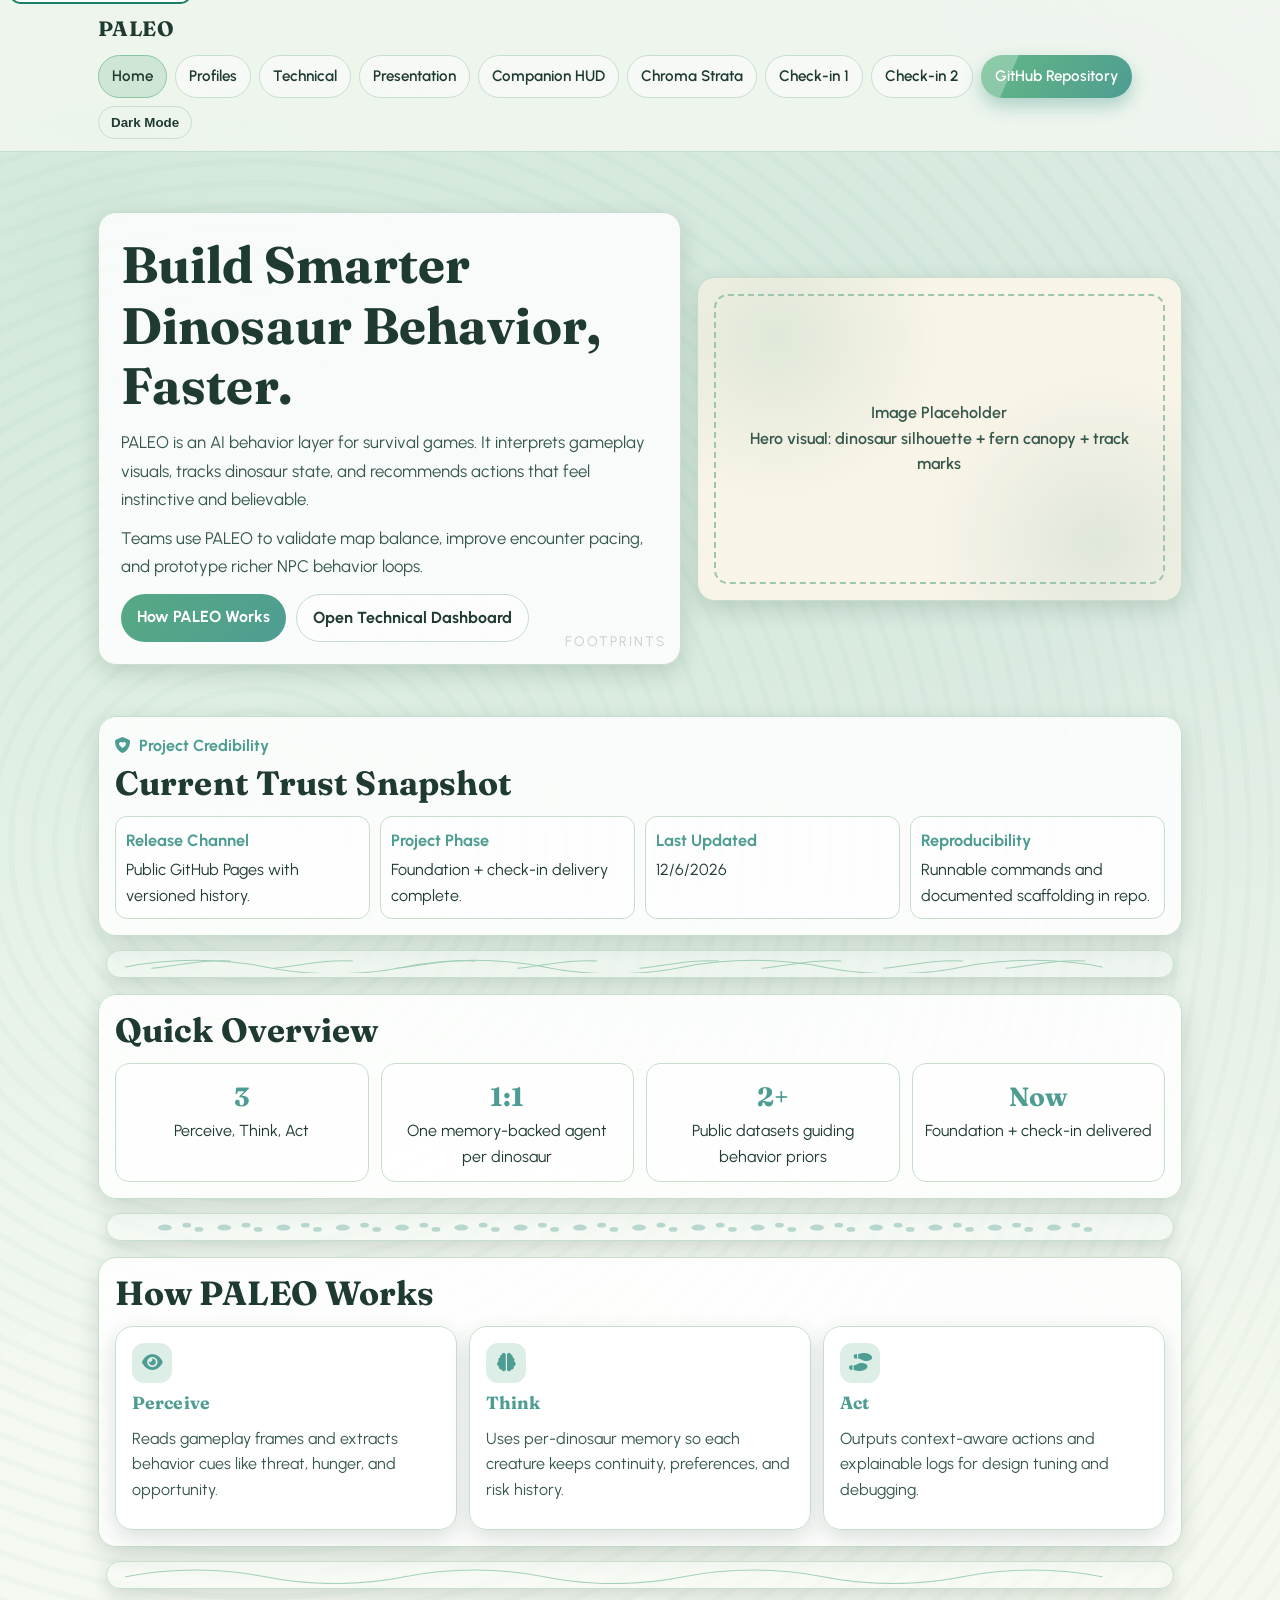
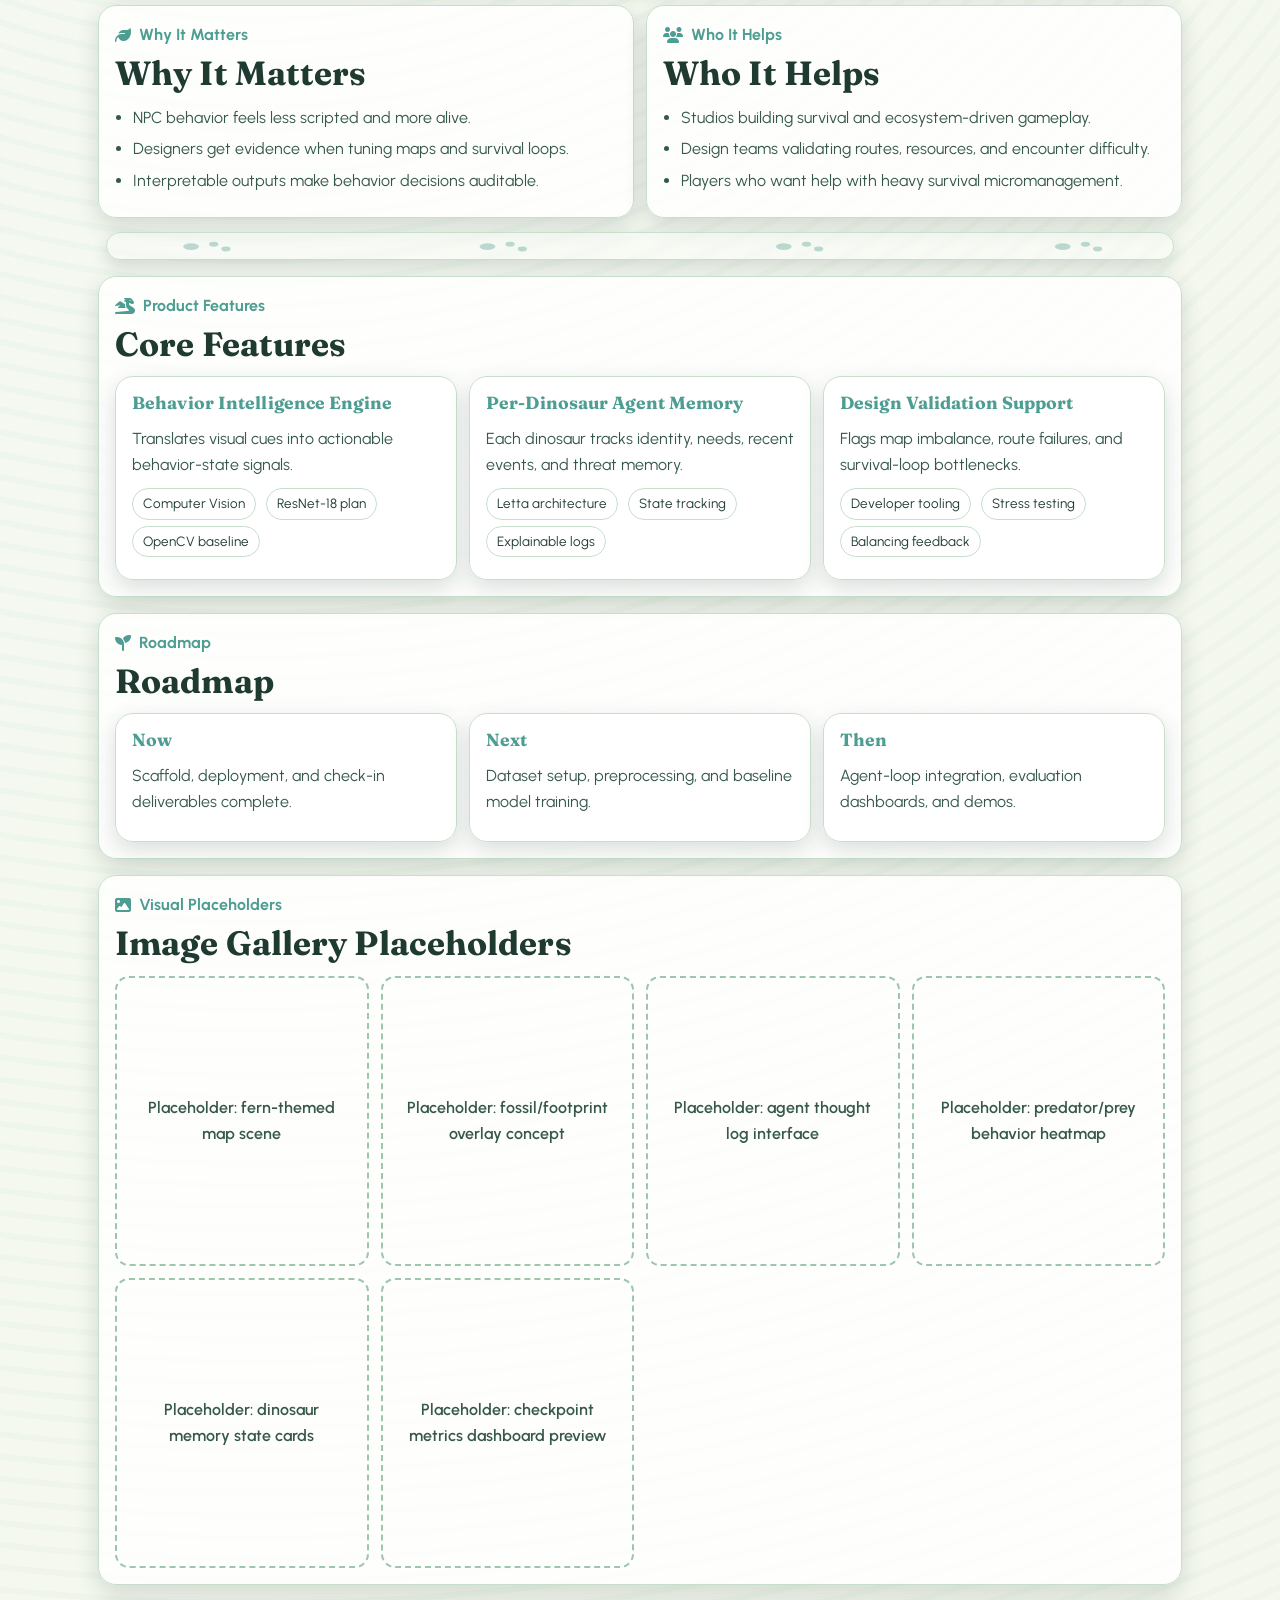
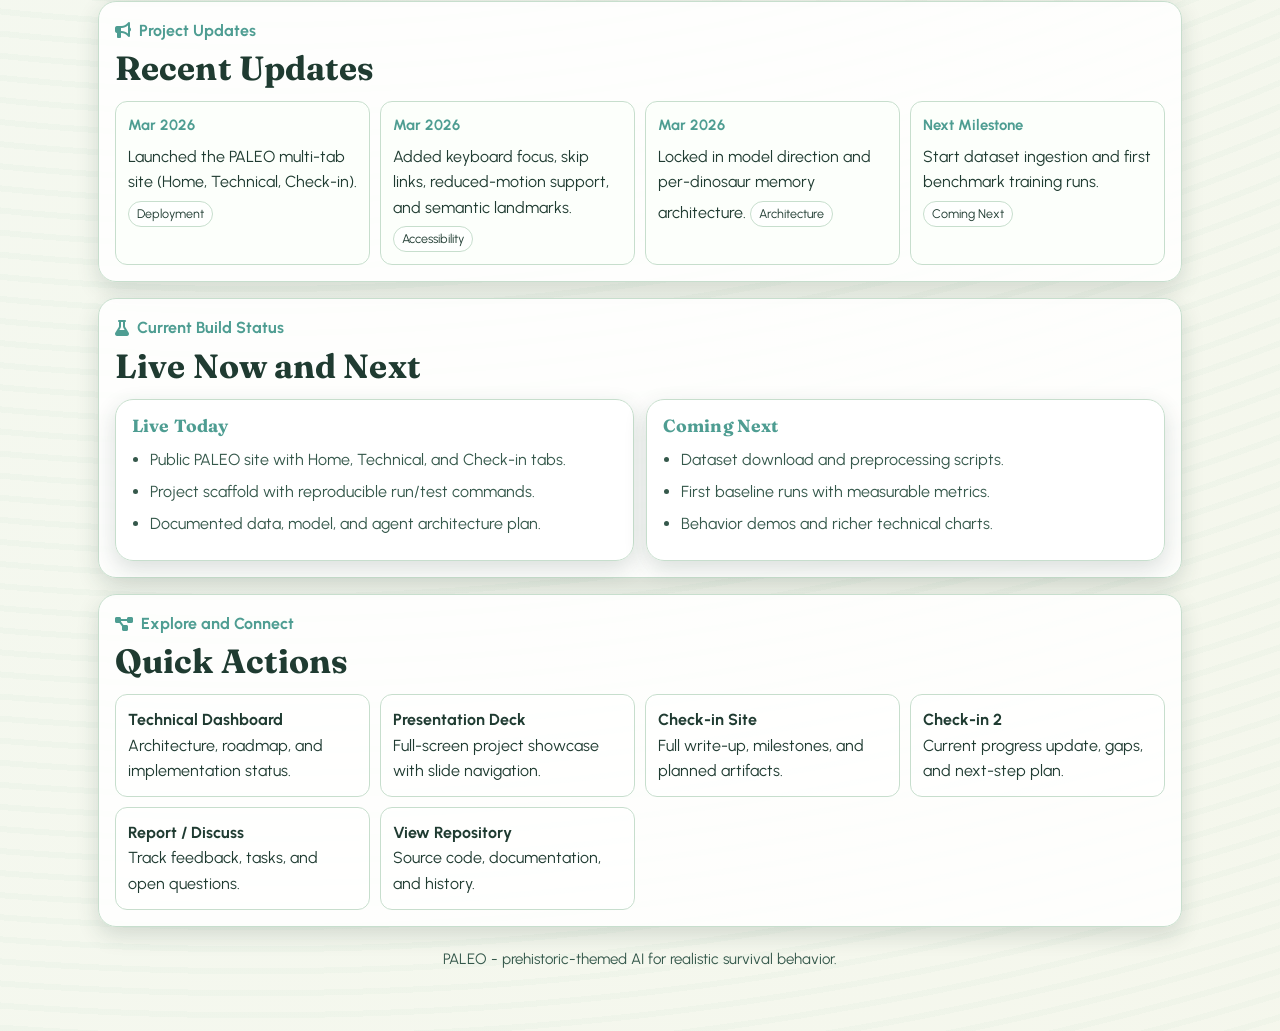
==== pages/index.html @ c1ecc24c "Wire check-in 2 nav and companion classifier path. This adds Check-in 2 links across site navigation" ====
<!doctype html>
<html lang="en">
<head>
  <meta charset="utf-8" />
  <meta name="viewport" content="width=device-width, initial-scale=1" />
  <title>PALEO | Home</title>
  <meta name="description" content="PALEO is a prehistoric-themed AI project for realistic dinosaur behavior in survival gameplay using computer vision and agent memory systems." />
  <meta name="keywords" content="PALEO, dinosaur AI, game AI, computer vision, Letta, survival gameplay" />
  <meta name="author" content="PALEO Team" />
  <meta property="og:title" content="PALEO | Prehistoric Intelligence, Made Practical" />
  <meta property="og:description" content="Explore PALEO: AI-powered dinosaur behavior modeling for survival-style games." />
  <meta property="og:type" content="website" />
  <meta property="og:url" content="https://paleo-ai-system.github.io/PALEO/" />
  <meta name="twitter:card" content="summary_large_image" />
  <meta name="twitter:title" content="PALEO | Prehistoric Intelligence, Made Practical" />
  <meta name="twitter:description" content="AI-powered dinosaur behavior modeling with vision and memory-driven agents." />
  <link rel="canonical" href="https://paleo-ai-system.github.io/PALEO/" />
  <link rel="dns-prefetch" href="//cdnjs.cloudflare.com" />
  <link rel="preconnect" href="https://cdnjs.cloudflare.com" crossorigin />
  <link rel="preconnect" href="https://fonts.googleapis.com" />
  <link rel="preconnect" href="https://fonts.gstatic.com" crossorigin />
  <link href="https://fonts.googleapis.com/css2?family=Fraunces:opsz,wght@9..144,500;9..144,700&family=Urbanist:wght@400;500;600;700&display=swap" rel="stylesheet" />
  <link rel="stylesheet" href="https://cdnjs.cloudflare.com/ajax/libs/font-awesome/6.5.2/css/all.min.css" />
  <style>
    :root {
      --bg: #f4f9f2;
      --bg-elev: #f9f4e8;
      --panel: rgba(255, 255, 255, 0.84);
      --ink: #1f3b31;
      --ink-soft: #35584b;
      --line: #c7decd;
      --accent: #56a984;
      --accent-2: #4e9d92;
      --accent-3: #8bcf9f;
      --shadow: rgba(30, 62, 50, 0.16);
      --focus-ring: #1d7f67;
    }

    body.dark {
      --bg: #0f1e1a;
      --bg-elev: #152923;
      --panel: rgba(23, 38, 32, 0.82);
      --ink: #e5f5eb;
      --ink-soft: #c6e2d5;
      --line: #2b4e43;
      --accent: #75cb9f;
      --accent-2: #6bb9c3;
      --accent-3: #9adf86;
      --shadow: rgba(5, 10, 8, 0.35);
      --focus-ring: #9eead3;
    }

    * { box-sizing: border-box; }
    html { scroll-behavior: smooth; }
    body {
      margin: 0;
      font-family: "Urbanist", "Segoe UI", sans-serif;
      color: var(--ink);
      line-height: 1.6;
      background:
        radial-gradient(circle at 8% 6%, rgba(86, 169, 132, 0.22), transparent 28%),
        radial-gradient(circle at 92% 10%, rgba(78, 157, 146, 0.18), transparent 26%),
        linear-gradient(120deg, rgba(255, 255, 255, 0.0) 0%, rgba(247, 238, 214, 0.2) 100%),
        repeating-radial-gradient(circle at 20% 20%, rgba(86, 169, 132, 0.04) 0 6px, transparent 6px 22px),
        var(--bg);
      transition: background-color 0.25s ease, color 0.25s ease;
    }

    .skip-link {
      position: absolute;
      top: -44px;
      left: 10px;
      z-index: 120;
      padding: 9px 12px;
      border-radius: 10px;
      background: #ffffff;
      color: #134c3c;
      border: 2px solid var(--focus-ring);
      text-decoration: none;
      font-weight: 700;
    }
    .skip-link:focus { top: 8px; }

    .progress {
      position: fixed;
      top: 0;
      left: 0;
      height: 5px;
      width: 0;
      z-index: 100;
      background: linear-gradient(90deg, var(--accent), var(--accent-2), var(--accent-3));
      box-shadow: 0 0 16px rgba(96, 193, 141, 0.6);
    }

    .nav {
      position: sticky;
      top: 0;
      z-index: 90;
      backdrop-filter: blur(9px);
      background: rgba(244, 249, 242, 0.75);
      border-bottom: 1px solid var(--line);
    }

    body.dark .nav { background: rgba(15, 30, 26, 0.75); }

    .nav-inner {
      max-width: 1120px;
      margin: 0 auto;
      padding: 12px 18px;
      display: flex;
      align-items: center;
      justify-content: space-between;
      gap: 10px;
      flex-wrap: wrap;
    }

    .brand {
      font-family: "Fraunces", serif;
      font-size: 1.3rem;
      font-weight: 700;
      letter-spacing: 0.4px;
    }

    .nav-links {
      display: flex;
      align-items: center;
      flex-wrap: wrap;
      gap: 8px;
    }

    .btn {
      text-decoration: none;
      color: var(--ink);
      border: 1px solid var(--line);
      border-radius: 999px;
      padding: 8px 13px;
      font-size: 0.95rem;
      font-weight: 600;
      background: rgba(255, 255, 255, 0.45);
      transition: transform 0.18s ease, border-color 0.18s ease, box-shadow 0.18s ease;
    }

    .btn:hover { transform: translateY(-2px); border-color: var(--accent); box-shadow: 0 8px 16px rgba(40, 88, 69, 0.15); }
    .btn.active { background: rgba(86, 169, 132, 0.2); border-color: #86c6a3; }

    .repo-btn {
      color: #fff;
      border: 0;
      padding: 9px 14px;
      background: linear-gradient(120deg, #63b884, #4e9d92, #8bcf9f, #66b5c4);
      background-size: 300% 300%;
      box-shadow: 0 8px 18px rgba(79, 157, 146, 0.42);
      position: relative;
      overflow: hidden;
      animation: repoFlow 6s ease infinite;
    }

    .repo-btn::after {
      content: "";
      position: absolute;
      top: -140%;
      left: -40%;
      width: 58%;
      height: 340%;
      transform: rotate(24deg);
      background: rgba(255, 255, 255, 0.28);
      animation: repoShine 3s linear infinite;
    }

    .mode-toggle {
      border: 1px solid var(--line);
      border-radius: 999px;
      background: transparent;
      color: var(--ink);
      padding: 8px 12px;
      font-weight: 700;
      cursor: pointer;
    }

    a:focus-visible,
    button:focus-visible,
    summary:focus-visible {
      outline: 3px solid var(--focus-ring);
      outline-offset: 2px;
    }

    .wrap { max-width: 1120px; margin: 0 auto; padding: 26px 18px 60px; }

    .hero {
      min-height: 58vh;
      display: grid;
      grid-template-columns: 1.2fr 1fr;
      gap: 16px;
      align-items: center;
      margin-bottom: 14px;
    }

    .hero-card, .image-slot, .card {
      background: var(--panel);
      border: 1px solid var(--line);
      border-radius: 18px;
      box-shadow: 0 8px 22px var(--shadow);
      transition: transform 0.2s ease, box-shadow 0.2s ease;
    }
    .card:hover { transform: translateY(-2px); box-shadow: 0 12px 26px rgba(29, 66, 50, 0.2); }

    .hero-card { padding: 22px; position: relative; overflow: hidden; }
    .hero-card::before {
      content: "footprints";
      position: absolute;
      right: 14px;
      bottom: 12px;
      font-size: 0.86rem;
      letter-spacing: 2px;
      color: rgba(74, 109, 96, 0.3);
      text-transform: uppercase;
    }

    h1, h2, h3 {
      margin: 0 0 12px;
      font-family: "Fraunces", serif;
      line-height: 1.18;
      letter-spacing: 0.1px;
    }

    h1 { font-size: clamp(2rem, 5vw, 3.2rem); }
    h2 { font-size: clamp(1.5rem, 3.3vw, 2.1rem); }
    h3 { font-size: 1.1rem; color: var(--accent-2); }

    p {
      margin: 0 0 11px;
      color: var(--ink-soft);
      max-width: 68ch;
    }
    .lead { font-size: 1.05rem; max-width: 60ch; line-height: 1.68; }

    .hero-actions { display: flex; gap: 10px; flex-wrap: wrap; margin-top: 14px; }
    .cta {
      text-decoration: none;
      border-radius: 999px;
      padding: 10px 16px;
      font-weight: 700;
      border: 1px solid var(--line);
    }
    .cta.primary {
      color: #fff;
      background: linear-gradient(120deg, var(--accent), var(--accent-2));
      border: none;
    }
    .cta.secondary { color: var(--ink); background: rgba(255, 255, 255, 0.55); }

    .image-slot {
      min-height: 320px;
      display: grid;
      place-items: center;
      padding: 16px;
      background:
        radial-gradient(circle at 16% 18%, rgba(86, 169, 132, 0.16), transparent 34%),
        radial-gradient(circle at 83% 82%, rgba(78, 157, 146, 0.15), transparent 35%),
        var(--bg-elev);
    }
    .placeholder {
      width: 100%;
      height: 100%;
      min-height: 290px;
      border: 2px dashed #9ec5ae;
      border-radius: 14px;
      display: grid;
      place-items: center;
      color: var(--ink-soft);
      text-align: center;
      padding: 16px;
      font-weight: 600;
    }
    .placeholder:hover {
      border-color: #7fb8a0;
      background: rgba(242, 251, 246, 0.88);
      transform: translateY(-1px);
    }

    .section { margin-top: 16px; }
    .grid {
      display: grid;
      gap: 12px;
      grid-template-columns: repeat(auto-fit, minmax(230px, 1fr));
    }
    .card { padding: 16px; }
    ul { margin: 0; padding-left: 18px; }
    li { margin-bottom: 7px; color: var(--ink-soft); line-height: 1.55; }

    .steps .card { position: relative; }
    .steps .step-icon {
      width: 40px;
      height: 40px;
      border-radius: 12px;
      display: grid;
      place-items: center;
      background: rgba(86, 169, 132, 0.2);
      color: var(--accent-2);
      margin-bottom: 10px;
      font-size: 1.15rem;
    }

    .image-row {
      display: grid;
      gap: 12px;
      grid-template-columns: repeat(auto-fit, minmax(250px, 1fr));
    }

    .stat-row {
      display: grid;
      gap: 12px;
      grid-template-columns: repeat(auto-fit, minmax(190px, 1fr));
    }

    .stat {
      border: 1px solid var(--line);
      border-radius: 14px;
      padding: 12px;
      background: rgba(255, 255, 255, 0.45);
      text-align: center;
    }

    .stat strong {
      display: block;
      font-family: "Fraunces", serif;
      font-size: 1.65rem;
      color: var(--accent-2);
    }

    .icon-line {
      display: inline-flex;
      align-items: center;
      gap: 8px;
      margin-bottom: 6px;
      color: var(--accent-2);
      font-weight: 700;
    }

    .feature-list .card {
      min-height: 170px;
    }

    .pill {
      display: inline-block;
      border: 1px solid var(--line);
      padding: 4px 10px;
      border-radius: 999px;
      font-size: 0.84rem;
      margin: 0 6px 6px 0;
      background: rgba(255, 255, 255, 0.46);
    }

    .credibility {
      display: grid;
      grid-template-columns: repeat(auto-fit, minmax(180px, 1fr));
      gap: 10px;
    }

    .cred-item {
      border: 1px solid var(--line);
      border-radius: 12px;
      padding: 10px;
      background: rgba(255, 255, 255, 0.46);
    }

    .cred-item strong {
      display: block;
      color: var(--accent-2);
      margin-bottom: 4px;
      font-size: 1.02rem;
    }

    .updates-grid {
      display: grid;
      grid-template-columns: repeat(auto-fit, minmax(235px, 1fr));
      gap: 10px;
    }

    .update-card {
      border: 1px solid var(--line);
      border-radius: 12px;
      padding: 12px;
      background: rgba(252, 255, 251, 0.82);
    }

    .update-date {
      font-weight: 700;
      color: var(--accent-2);
      margin-bottom: 6px;
      font-size: 0.93rem;
    }

    .update-tag {
      display: inline-block;
      margin-top: 6px;
      font-size: 0.78rem;
      border: 1px solid var(--line);
      border-radius: 999px;
      padding: 2px 8px;
      background: rgba(255, 255, 255, 0.6);
    }

    .action-links {
      display: grid;
      grid-template-columns: repeat(auto-fit, minmax(220px, 1fr));
      gap: 10px;
    }

    .action-link {
      display: block;
      text-decoration: none;
      border: 1px solid var(--line);
      border-radius: 12px;
      padding: 12px;
      color: var(--ink);
      background: rgba(255, 255, 255, 0.55);
      transition: transform 0.18s ease, border-color 0.18s ease;
    }

    .action-link:hover { transform: translateY(-2px); border-color: #84bba1; }

    .section-divider {
      margin: 14px 8px 10px;
      border: 1px solid var(--line);
      border-radius: 999px;
      background: rgba(255, 255, 255, 0.34);
      backdrop-filter: blur(2px);
      box-shadow: 0 6px 16px var(--shadow);
      overflow: hidden;
      padding: 4px 10px;
    }

    .section-divider svg {
      width: 100%;
      height: 18px;
      display: block;
      opacity: 0.5;
    }

    .section-divider.fern path {
      stroke: var(--accent);
      stroke-width: 1.8;
      fill: none;
      stroke-linecap: round;
      stroke-linejoin: round;
    }

    .section-divider.tracks ellipse {
      fill: var(--accent-2);
      opacity: 0.72;
    }

    .section-divider .divider-move {
      animation: driftDivider 7.5s ease-in-out infinite alternate;
    }

    .reveal {
      opacity: 0;
      transform: translateY(20px);
      transition: opacity 0.6s ease, transform 0.6s ease;
    }
    .reveal.in { opacity: 1; transform: translateY(0); }

    .footer {
      margin-top: 20px;
      text-align: center;
      color: var(--ink-soft);
      font-size: 0.94rem;
    }

    @keyframes repoFlow {
      0% { background-position: 0% 50%; }
      50% { background-position: 100% 50%; }
      100% { background-position: 0% 50%; }
    }
    @keyframes repoShine {
      from { left: -45%; }
      to { left: 130%; }
    }

    @keyframes driftDivider {
      0% { transform: translateX(0); }
      100% { transform: translateX(-8px); }
    }

    @media (max-width: 860px) {
      .hero { grid-template-columns: 1fr; min-height: auto; }
    }

    @media (prefers-reduced-motion: reduce) {
      html { scroll-behavior: auto; }
      *, *::before, *::after {
        animation-duration: 0.01ms !important;
        animation-iteration-count: 1 !important;
        transition-duration: 0.01ms !important;
      }
      .reveal { opacity: 1 !important; transform: none !important; }
    }
  </style>
</head>
<body>
  <a class="skip-link" href="#mainContent">Skip to main content</a>
  <div class="progress" id="scrollProgress" aria-hidden="true"></div>
  <nav class="nav" aria-label="Primary">
    <div class="nav-inner">
      <div class="brand">PALEO</div>
      <div class="nav-links">
        <a class="btn active" href="index.html" aria-current="page">Home</a>
        <a class="btn" href="profiles/index.html">Profiles</a>
        <a class="btn" href="technical.html">Technical</a>
        <a class="btn" href="paleo-presentation.html">Presentation</a>
        <a class="btn" href="companion-hud.html" title="Requires python scripts/serve_companion.py for live API">Companion HUD</a>
        <a class="btn" href="chroma-strata.html" title="Browser-only 2D skin layer stack + randomize (no PALEO API)">Chroma Strata</a>
        <a class="btn" href="project-checkin-1.html">Check-in 1</a>
        <a class="btn" href="project-checkin-2.html">Check-in 2</a>
        <a class="btn repo-btn" href="https://github.com/PALEO-AI-System/PALEO" target="_blank" rel="noopener noreferrer">GitHub Repository</a>
        <button class="mode-toggle" id="modeToggle" aria-label="Toggle color mode" aria-pressed="false">Dark Mode</button>
      </div>
    </div>
  </nav>

  <main class="wrap" id="mainContent" aria-label="PALEO homepage content">
    <section class="hero reveal">
      <article class="hero-card">
        <h1>Build Smarter Dinosaur Behavior, Faster.</h1>
        <p class="lead">
          PALEO is an AI behavior layer for survival games. It interprets gameplay visuals, tracks dinosaur state,
          and recommends actions that feel instinctive and believable.
        </p>
        <p class="lead">
          Teams use PALEO to validate map balance, improve encounter pacing, and prototype richer NPC behavior loops.
        </p>
        <div class="hero-actions">
          <a class="cta primary" href="#how-it-works">How PALEO Works</a>
          <a class="cta secondary" href="technical.html">Open Technical Dashboard</a>
        </div>
      </article>
      <aside class="image-slot">
        <div class="placeholder">
          Image Placeholder<br />
          Hero visual: dinosaur silhouette + fern canopy + track marks
        </div>
      </aside>
    </section>

    <section class="section reveal">
      <div class="card">
        <div class="icon-line"><i class="fa-solid fa-shield-heart" aria-hidden="true"></i> Project Credibility</div>
        <h2>Current Trust Snapshot</h2>
        <div class="credibility">
          <article class="cred-item">
            <strong>Release Channel</strong>
            Public GitHub Pages with versioned history.
          </article>
          <article class="cred-item">
            <strong>Project Phase</strong>
            Foundation + check-in delivery complete.
          </article>
          <article class="cred-item">
            <strong>Last Updated</strong>
            <span id="lastUpdatedText">Calculating...</span>
          </article>
          <article class="cred-item">
            <strong>Reproducibility</strong>
            Runnable commands and documented scaffolding in repo.
          </article>
        </div>
      </div>
    </section>

    <div class="section-divider fern reveal" aria-hidden="true">
      <svg viewBox="0 0 1200 30" preserveAspectRatio="none" aria-hidden="true" focusable="false">
        <g class="divider-move">
          <path d="M10 20 C60 5, 120 5, 170 20 S280 35, 330 20 S440 5, 490 20 S600 35, 650 20 S760 5, 810 20 S920 35, 970 20 S1080 5, 1130 20" />
          <path d="M40 22 C80 15, 100 8, 130 10 M180 22 C220 15, 240 8, 270 10 M320 22 C360 15, 380 8, 410 10 M460 22 C500 15, 520 8, 550 10 M600 22 C640 15, 660 8, 690 10 M740 22 C780 15, 800 8, 830 10 M880 22 C920 15, 940 8, 970 10 M1020 22 C1060 15, 1080 8, 1110 10" />
        </g>
      </svg>
    </div>

    <section class="section reveal">
      <div class="card">
        <h2>Quick Overview</h2>
        <div class="stat-row">
          <article class="stat">
            <strong>3</strong>
            Perceive, Think, Act
          </article>
          <article class="stat">
            <strong>1:1</strong>
            One memory-backed agent per dinosaur
          </article>
          <article class="stat">
            <strong>2+</strong>
            Public datasets guiding behavior priors
          </article>
          <article class="stat">
            <strong>Now</strong>
            Foundation + check-in delivered
          </article>
        </div>
      </div>
    </section>

    <div class="section-divider tracks reveal" aria-hidden="true">
      <svg viewBox="0 0 1200 30" preserveAspectRatio="none" aria-hidden="true" focusable="false">
        <g class="divider-move">
          <ellipse cx="55" cy="16" rx="8" ry="5" />
          <ellipse cx="80" cy="12" rx="5" ry="4" />
          <ellipse cx="94" cy="19" rx="5" ry="4" />
          <ellipse cx="123" cy="16" rx="8" ry="5" />
          <ellipse cx="148" cy="12" rx="5" ry="4" />
          <ellipse cx="162" cy="19" rx="5" ry="4" />
          <ellipse cx="191" cy="16" rx="8" ry="5" />
          <ellipse cx="216" cy="12" rx="5" ry="4" />
          <ellipse cx="230" cy="19" rx="5" ry="4" />
          <ellipse cx="259" cy="16" rx="8" ry="5" />
          <ellipse cx="284" cy="12" rx="5" ry="4" />
          <ellipse cx="298" cy="19" rx="5" ry="4" />
          <ellipse cx="327" cy="16" rx="8" ry="5" />
          <ellipse cx="352" cy="12" rx="5" ry="4" />
          <ellipse cx="366" cy="19" rx="5" ry="4" />
          <ellipse cx="395" cy="16" rx="8" ry="5" />
          <ellipse cx="420" cy="12" rx="5" ry="4" />
          <ellipse cx="434" cy="19" rx="5" ry="4" />
          <ellipse cx="463" cy="16" rx="8" ry="5" />
          <ellipse cx="488" cy="12" rx="5" ry="4" />
          <ellipse cx="502" cy="19" rx="5" ry="4" />
          <ellipse cx="531" cy="16" rx="8" ry="5" />
          <ellipse cx="556" cy="12" rx="5" ry="4" />
          <ellipse cx="570" cy="19" rx="5" ry="4" />
          <ellipse cx="599" cy="16" rx="8" ry="5" />
          <ellipse cx="624" cy="12" rx="5" ry="4" />
          <ellipse cx="638" cy="19" rx="5" ry="4" />
          <ellipse cx="667" cy="16" rx="8" ry="5" />
          <ellipse cx="692" cy="12" rx="5" ry="4" />
          <ellipse cx="706" cy="19" rx="5" ry="4" />
          <ellipse cx="735" cy="16" rx="8" ry="5" />
          <ellipse cx="760" cy="12" rx="5" ry="4" />
          <ellipse cx="774" cy="19" rx="5" ry="4" />
          <ellipse cx="803" cy="16" rx="8" ry="5" />
          <ellipse cx="828" cy="12" rx="5" ry="4" />
          <ellipse cx="842" cy="19" rx="5" ry="4" />
          <ellipse cx="871" cy="16" rx="8" ry="5" />
          <ellipse cx="896" cy="12" rx="5" ry="4" />
          <ellipse cx="910" cy="19" rx="5" ry="4" />
          <ellipse cx="939" cy="16" rx="8" ry="5" />
          <ellipse cx="964" cy="12" rx="5" ry="4" />
          <ellipse cx="978" cy="19" rx="5" ry="4" />
          <ellipse cx="1007" cy="16" rx="8" ry="5" />
          <ellipse cx="1032" cy="12" rx="5" ry="4" />
          <ellipse cx="1046" cy="19" rx="5" ry="4" />
          <ellipse cx="1075" cy="16" rx="8" ry="5" />
          <ellipse cx="1100" cy="12" rx="5" ry="4" />
          <ellipse cx="1114" cy="19" rx="5" ry="4" />
        </g>
      </svg>
    </div>

    <section class="section reveal" id="how-it-works">
      <div class="card">
        <h2>How PALEO Works</h2>
        <div class="grid steps">
          <article class="card">
            <div class="step-icon"><i class="fa-solid fa-eye" aria-hidden="true"></i></div>
            <h3>Perceive</h3>
            <p>Reads gameplay frames and extracts behavior cues like threat, hunger, and opportunity.</p>
          </article>
          <article class="card">
            <div class="step-icon"><i class="fa-solid fa-brain" aria-hidden="true"></i></div>
            <h3>Think</h3>
            <p>Uses per-dinosaur memory so each creature keeps continuity, preferences, and risk history.</p>
          </article>
          <article class="card">
            <div class="step-icon"><i class="fa-solid fa-shoe-prints" aria-hidden="true"></i></div>
            <h3>Act</h3>
            <p>Outputs context-aware actions and explainable logs for design tuning and debugging.</p>
          </article>
        </div>
      </div>
    </section>

    <div class="section-divider fern reveal" aria-hidden="true">
      <svg viewBox="0 0 1200 30" preserveAspectRatio="none" aria-hidden="true" focusable="false">
        <g class="divider-move">
          <path d="M10 18 C60 3, 120 3, 170 18 S280 33, 330 18 S440 3, 490 18 S600 33, 650 18 S760 3, 810 18 S920 33, 970 18 S1080 3, 1130 18" />
        </g>
      </svg>
    </div>

    <section class="section reveal">
      <div class="grid">
        <article class="card">
          <div class="icon-line"><i class="fa-solid fa-leaf" aria-hidden="true"></i> Why It Matters</div>
          <h2>Why It Matters</h2>
          <ul>
            <li>NPC behavior feels less scripted and more alive.</li>
            <li>Designers get evidence when tuning maps and survival loops.</li>
            <li>Interpretable outputs make behavior decisions auditable.</li>
          </ul>
        </article>
        <article class="card">
          <div class="icon-line"><i class="fa-solid fa-users" aria-hidden="true"></i> Who It Helps</div>
          <h2>Who It Helps</h2>
          <ul>
            <li>Studios building survival and ecosystem-driven gameplay.</li>
            <li>Design teams validating routes, resources, and encounter difficulty.</li>
            <li>Players who want help with heavy survival micromanagement.</li>
          </ul>
        </article>
      </div>
    </section>

    <div class="section-divider tracks reveal" aria-hidden="true">
      <svg viewBox="0 0 1200 30" preserveAspectRatio="none" aria-hidden="true" focusable="false">
        <g class="divider-move">
          <ellipse cx="85" cy="16" rx="9" ry="5.5" />
          <ellipse cx="111" cy="12" rx="5.3" ry="4.1" />
          <ellipse cx="125" cy="20" rx="5.3" ry="4.1" />
          <ellipse cx="425" cy="16" rx="9" ry="5.5" />
          <ellipse cx="451" cy="12" rx="5.3" ry="4.1" />
          <ellipse cx="465" cy="20" rx="5.3" ry="4.1" />
          <ellipse cx="765" cy="16" rx="9" ry="5.5" />
          <ellipse cx="791" cy="12" rx="5.3" ry="4.1" />
          <ellipse cx="805" cy="20" rx="5.3" ry="4.1" />
          <ellipse cx="1085" cy="16" rx="9" ry="5.5" />
          <ellipse cx="1111" cy="12" rx="5.3" ry="4.1" />
          <ellipse cx="1125" cy="20" rx="5.3" ry="4.1" />
        </g>
      </svg>
    </div>

    <section class="section reveal">
      <div class="card">
        <div class="icon-line"><i class="fa-solid fa-dragon" aria-hidden="true"></i> Product Features</div>
        <h2>Core Features</h2>
        <div class="grid feature-list">
          <article class="card">
            <h3>Behavior Intelligence Engine</h3>
            <p>Translates visual cues into actionable behavior-state signals.</p>
            <span class="pill">Computer Vision</span>
            <span class="pill">ResNet-18 plan</span>
            <span class="pill">OpenCV baseline</span>
          </article>
          <article class="card">
            <h3>Per-Dinosaur Agent Memory</h3>
            <p>Each dinosaur tracks identity, needs, recent events, and threat memory.</p>
            <span class="pill">Letta architecture</span>
            <span class="pill">State tracking</span>
            <span class="pill">Explainable logs</span>
          </article>
          <article class="card">
            <h3>Design Validation Support</h3>
            <p>Flags map imbalance, route failures, and survival-loop bottlenecks.</p>
            <span class="pill">Developer tooling</span>
            <span class="pill">Stress testing</span>
            <span class="pill">Balancing feedback</span>
          </article>
        </div>
      </div>
    </section>

    <section class="section reveal">
      <div class="card">
        <div class="icon-line"><i class="fa-solid fa-seedling" aria-hidden="true"></i> Roadmap</div>
        <h2>Roadmap</h2>
        <div class="grid">
          <article class="card"><h3>Now</h3><p>Scaffold, deployment, and check-in deliverables complete.</p></article>
          <article class="card"><h3>Next</h3><p>Dataset setup, preprocessing, and baseline model training.</p></article>
          <article class="card"><h3>Then</h3><p>Agent-loop integration, evaluation dashboards, and demos.</p></article>
        </div>
      </div>
    </section>

    <section class="section reveal">
      <div class="card">
        <div class="icon-line"><i class="fa-solid fa-image" aria-hidden="true"></i> Visual Placeholders</div>
        <h2>Image Gallery Placeholders</h2>
        <div class="image-row">
          <div class="placeholder">Placeholder: fern-themed map scene</div>
          <div class="placeholder">Placeholder: fossil/footprint overlay concept</div>
          <div class="placeholder">Placeholder: agent thought log interface</div>
          <div class="placeholder">Placeholder: predator/prey behavior heatmap</div>
          <div class="placeholder">Placeholder: dinosaur memory state cards</div>
          <div class="placeholder">Placeholder: checkpoint metrics dashboard preview</div>
        </div>
      </div>
    </section>

    <section class="section reveal">
      <div class="card">
        <div class="icon-line"><i class="fa-solid fa-bullhorn" aria-hidden="true"></i> Project Updates</div>
        <h2>Recent Updates</h2>
        <div class="updates-grid">
          <article class="update-card">
            <div class="update-date">Mar 2026</div>
            Launched the PALEO multi-tab site (Home, Technical, Check-in).
            <div class="update-tag">Deployment</div>
          </article>
          <article class="update-card">
            <div class="update-date">Mar 2026</div>
            Added keyboard focus, skip links, reduced-motion support, and semantic landmarks.
            <div class="update-tag">Accessibility</div>
          </article>
          <article class="update-card">
            <div class="update-date">Mar 2026</div>
            Locked in model direction and per-dinosaur memory architecture.
            <div class="update-tag">Architecture</div>
          </article>
          <article class="update-card">
            <div class="update-date">Next Milestone</div>
            Start dataset ingestion and first benchmark training runs.
            <div class="update-tag">Coming Next</div>
          </article>
        </div>
      </div>
    </section>

    <section class="section reveal">
      <div class="card">
        <div class="icon-line"><i class="fa-solid fa-flask" aria-hidden="true"></i> Current Build Status</div>
        <h2>Live Now and Next</h2>
        <div class="grid">
          <article class="card">
            <h3>Live Today</h3>
            <ul>
              <li>Public PALEO site with Home, Technical, and Check-in tabs.</li>
              <li>Project scaffold with reproducible run/test commands.</li>
              <li>Documented data, model, and agent architecture plan.</li>
            </ul>
          </article>
          <article class="card">
            <h3>Coming Next</h3>
            <ul>
              <li>Dataset download and preprocessing scripts.</li>
              <li>First baseline runs with measurable metrics.</li>
              <li>Behavior demos and richer technical charts.</li>
            </ul>
          </article>
        </div>
      </div>
    </section>

    <section class="section reveal">
      <div class="card">
        <div class="icon-line"><i class="fa-solid fa-diagram-project" aria-hidden="true"></i> Explore and Connect</div>
        <h2>Quick Actions</h2>
        <div class="action-links">
          <a class="action-link" href="technical.html">
            <strong>Technical Dashboard</strong><br />
            Architecture, roadmap, and implementation status.
          </a>
          <a class="action-link" href="paleo-presentation.html">
            <strong>Presentation Deck</strong><br />
            Full-screen project showcase with slide navigation.
          </a>
          <a class="action-link" href="project-checkin-1.html">
            <strong>Check-in Site</strong><br />
            Full write-up, milestones, and planned artifacts.
          </a>
          <a class="action-link" href="project-checkin-2.html">
            <strong>Check-in 2</strong><br />
            Current progress update, gaps, and next-step plan.
          </a>
          <a class="action-link" href="https://github.com/PALEO-AI-System/PALEO/issues" target="_blank" rel="noopener noreferrer">
            <strong>Report / Discuss</strong><br />
            Track feedback, tasks, and open questions.
          </a>
          <a class="action-link" href="https://github.com/PALEO-AI-System/PALEO" target="_blank" rel="noopener noreferrer">
            <strong>View Repository</strong><br />
            Source code, documentation, and history.
          </a>
        </div>
      </div>
    </section>

    <footer class="footer reveal">
      PALEO - prehistoric-themed AI for realistic survival behavior.
    </footer>
  </main>

  <script>
    (function () {
      const body = document.body;
      const modeToggle = document.getElementById("modeToggle");
      const key = "paleo-mode";
      const saved = localStorage.getItem(key);
      const reduceMotion = window.matchMedia("(prefers-reduced-motion: reduce)").matches;

      function setMode(dark) {
        body.classList.toggle("dark", dark);
        modeToggle.textContent = dark ? "Light Mode" : "Dark Mode";
        modeToggle.setAttribute("aria-pressed", dark ? "true" : "false");
        localStorage.setItem(key, dark ? "dark" : "light");
      }

      setMode(saved === "dark");
      modeToggle.addEventListener("click", function () {
        setMode(!body.classList.contains("dark"));
      });

      const bar = document.getElementById("scrollProgress");
      let scrollTicking = false;
      function updateScrollProgress() {
        const top = window.scrollY;
        const height = document.documentElement.scrollHeight - window.innerHeight;
        const pct = height <= 0 ? 0 : (top / height) * 100;
        bar.style.width = pct + "%";
        scrollTicking = false;
      }
      window.addEventListener("scroll", function () {
        if (!scrollTicking) {
          scrollTicking = true;
          window.requestAnimationFrame(updateScrollProgress);
        }
      }, { passive: true });
      updateScrollProgress();

      document.getElementById("lastUpdatedText").textContent =
        new Date(document.lastModified).toLocaleDateString();

      const revealEls = document.querySelectorAll(".reveal");
      if (reduceMotion) {
        revealEls.forEach(function (section) {
          section.classList.add("in");
        });
      } else {
        const observer = new IntersectionObserver(function (entries) {
          entries.forEach(function (entry) {
            if (entry.isIntersecting) {
              entry.target.classList.add("in");
            }
          });
        }, { threshold: 0.15 });

        revealEls.forEach(function (section) {
          observer.observe(section);
        });
      }
    })();
  </script>
</body>
</html>
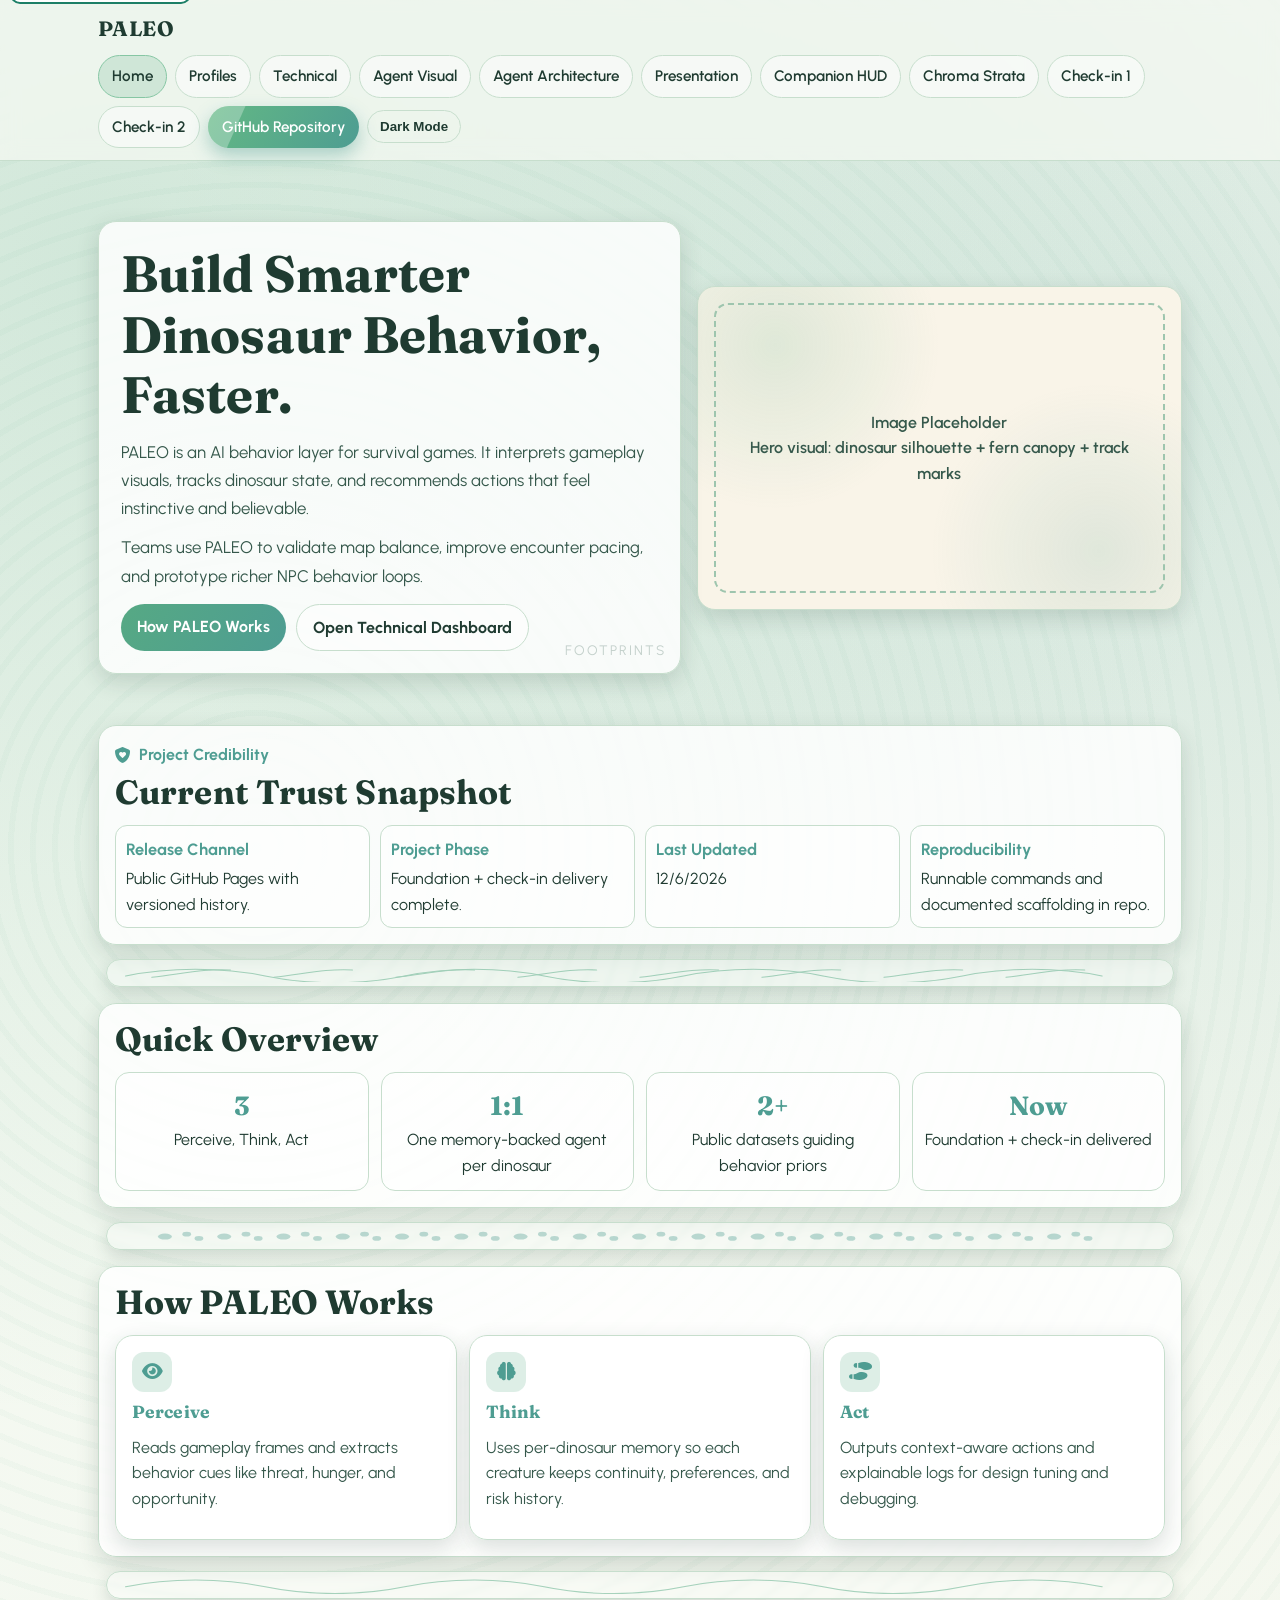
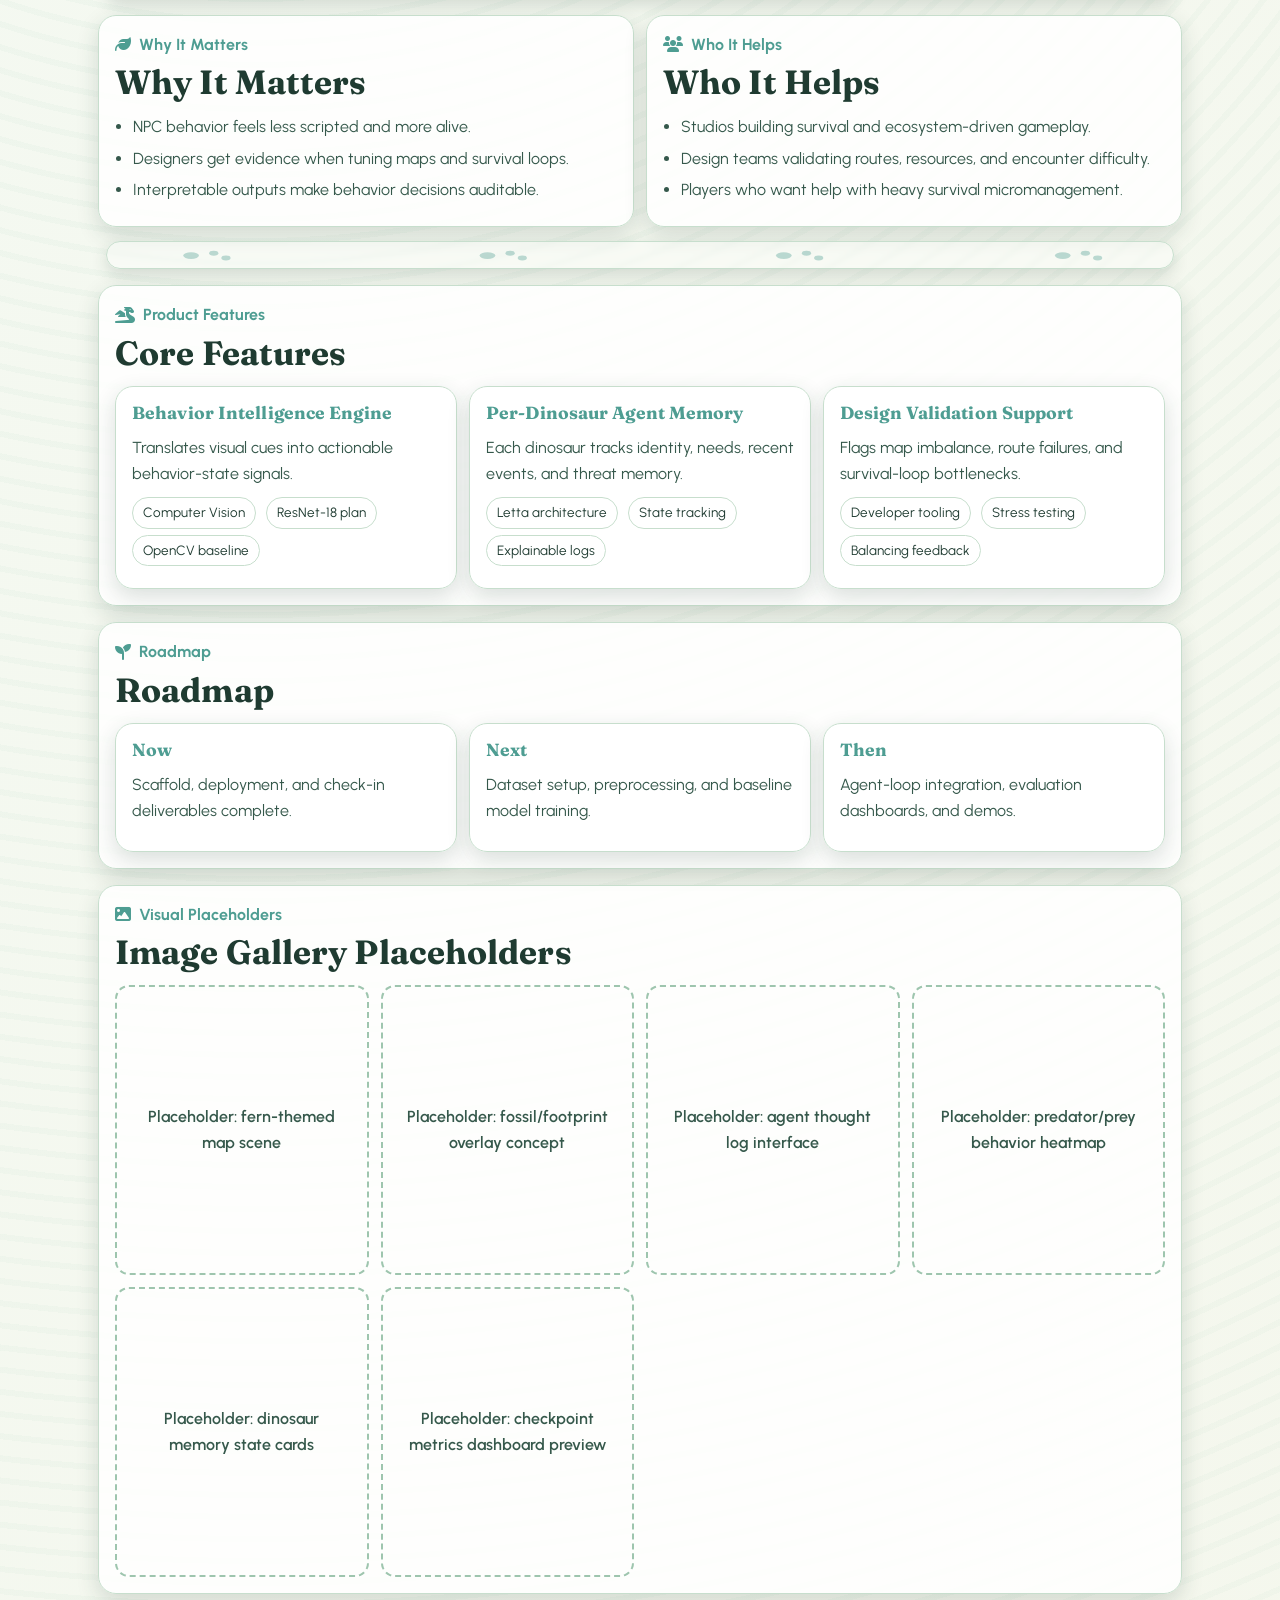
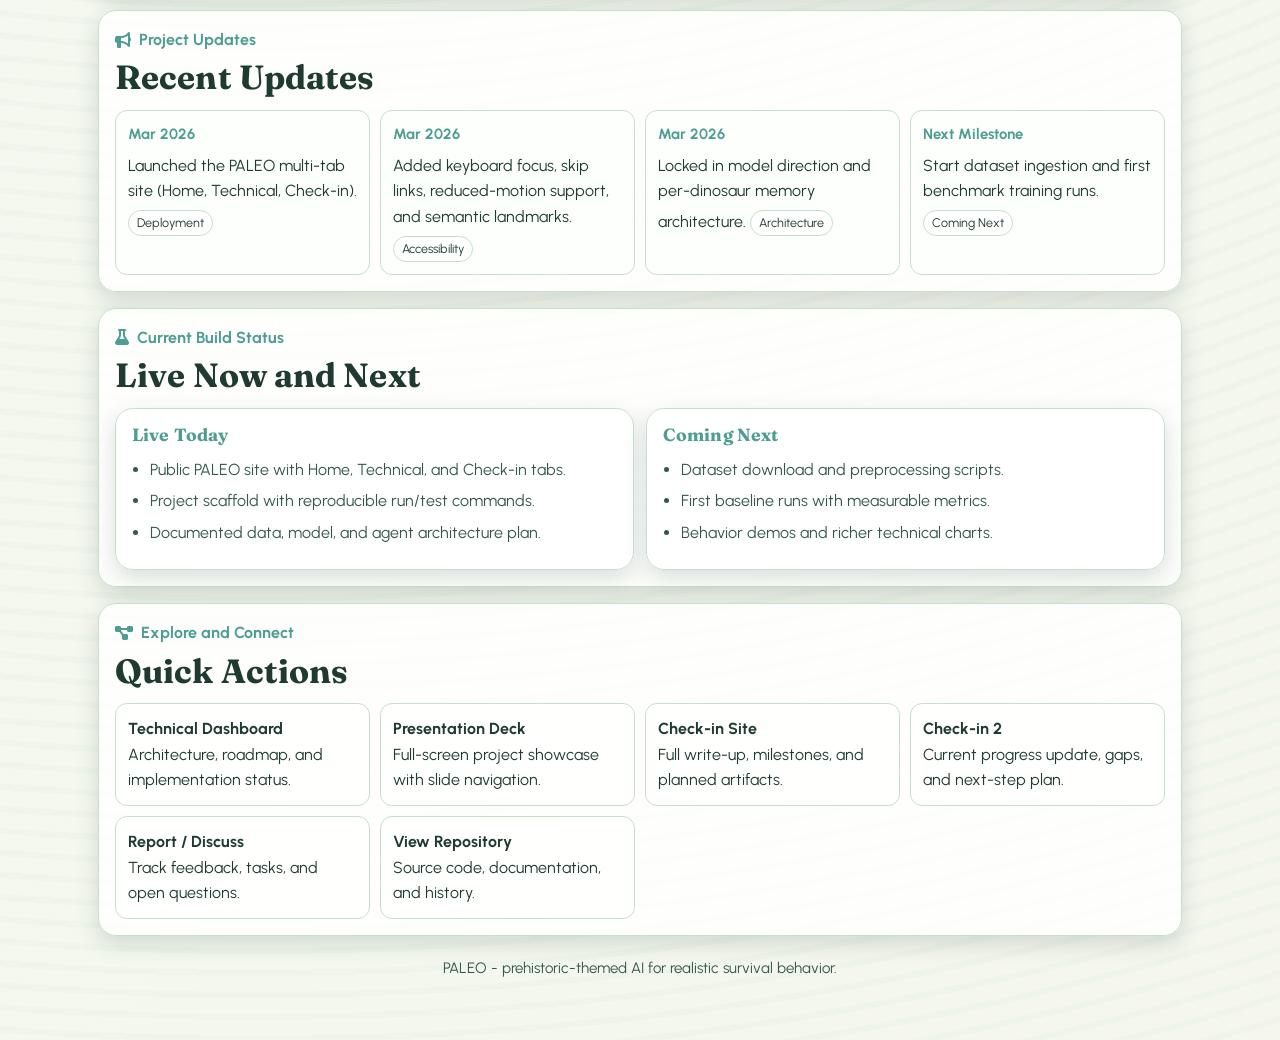
==== commit 8741d909: "Move agent visual and architecture to standalone site tabs" ====
--- a/pages/index.html
+++ b/pages/index.html
@@ -509,6 +509,8 @@
         <a class="btn active" href="index.html" aria-current="page">Home</a>
         <a class="btn" href="profiles/index.html">Profiles</a>
         <a class="btn" href="technical.html">Technical</a>
+        <a class="btn" href="agent-visual.html">Agent Visual</a>
+        <a class="btn" href="agent-architecture.html">Agent Architecture</a>
         <a class="btn" href="paleo-presentation.html">Presentation</a>
         <a class="btn" href="companion-hud.html" title="Requires python scripts/serve_companion.py for live API">Companion HUD</a>
         <a class="btn" href="chroma-strata.html" title="Browser-only 2D skin layer stack + randomize (no PALEO API)">Chroma Strata</a>
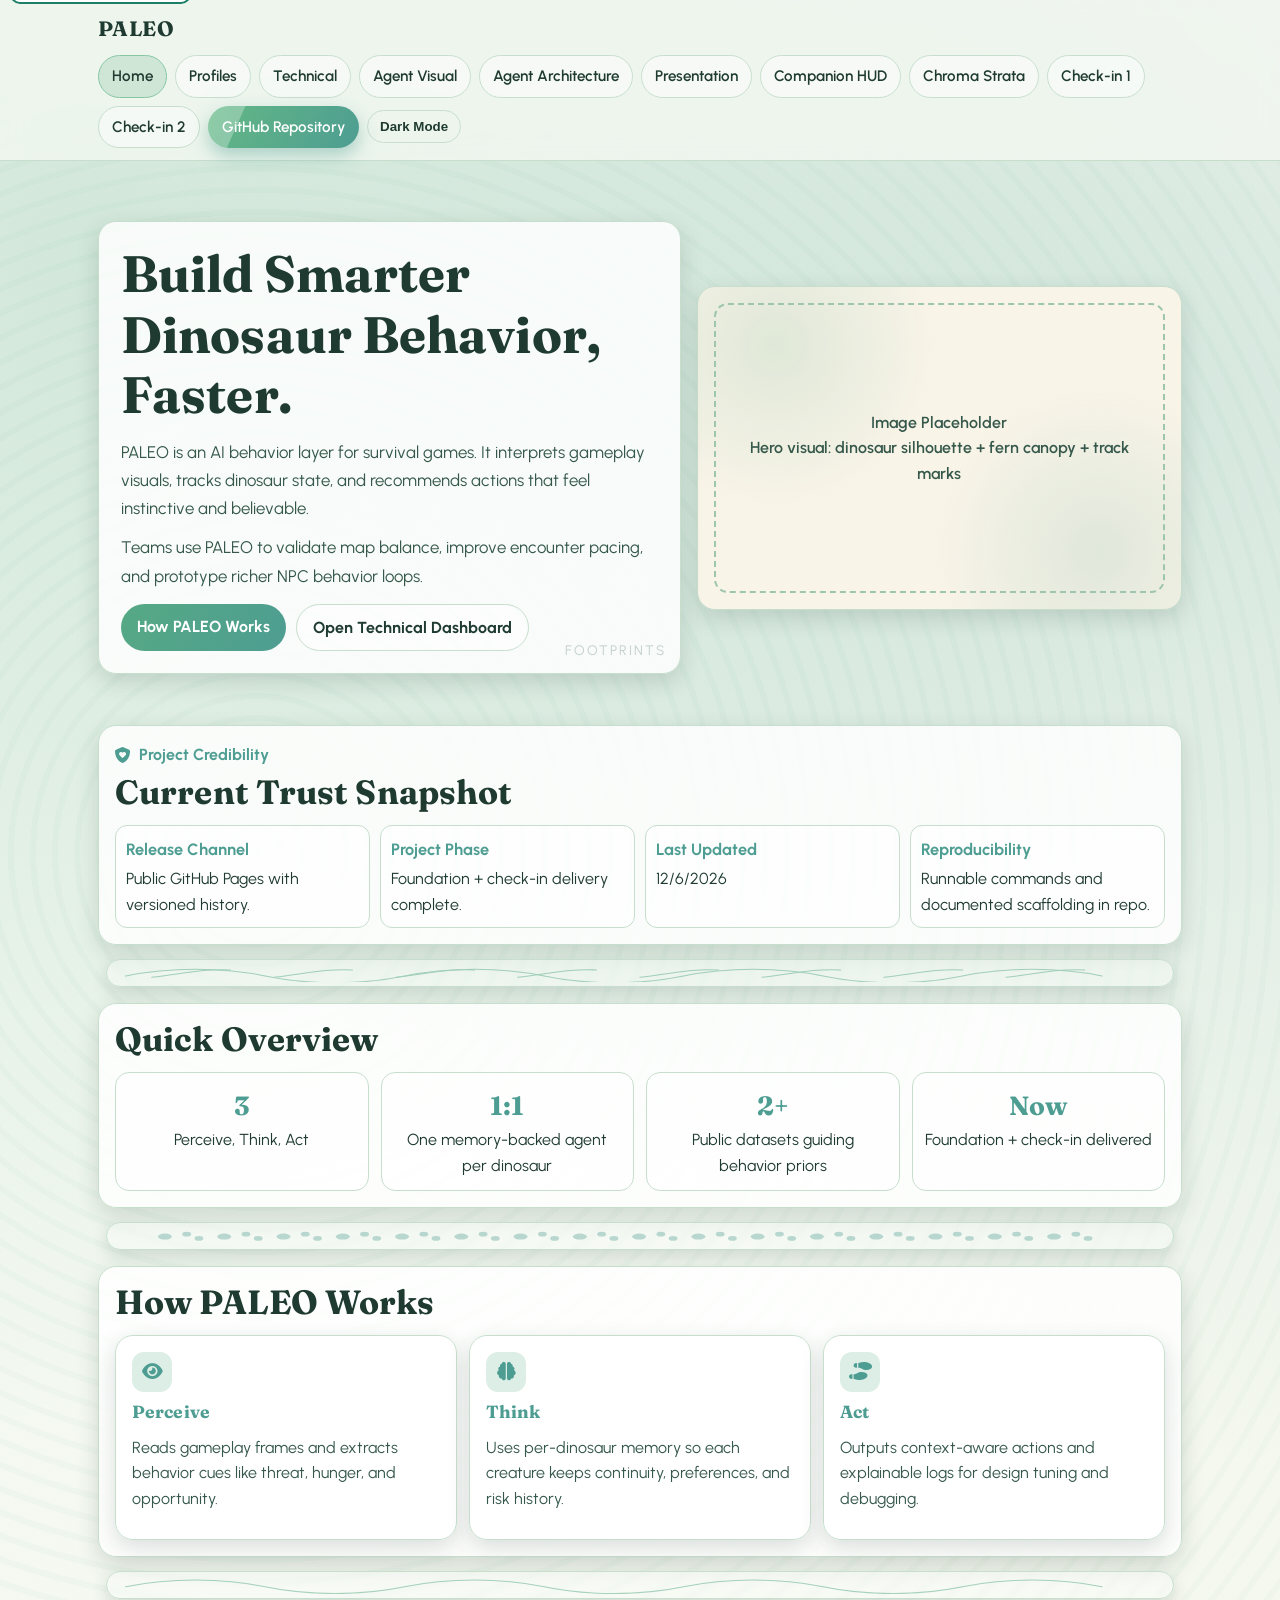
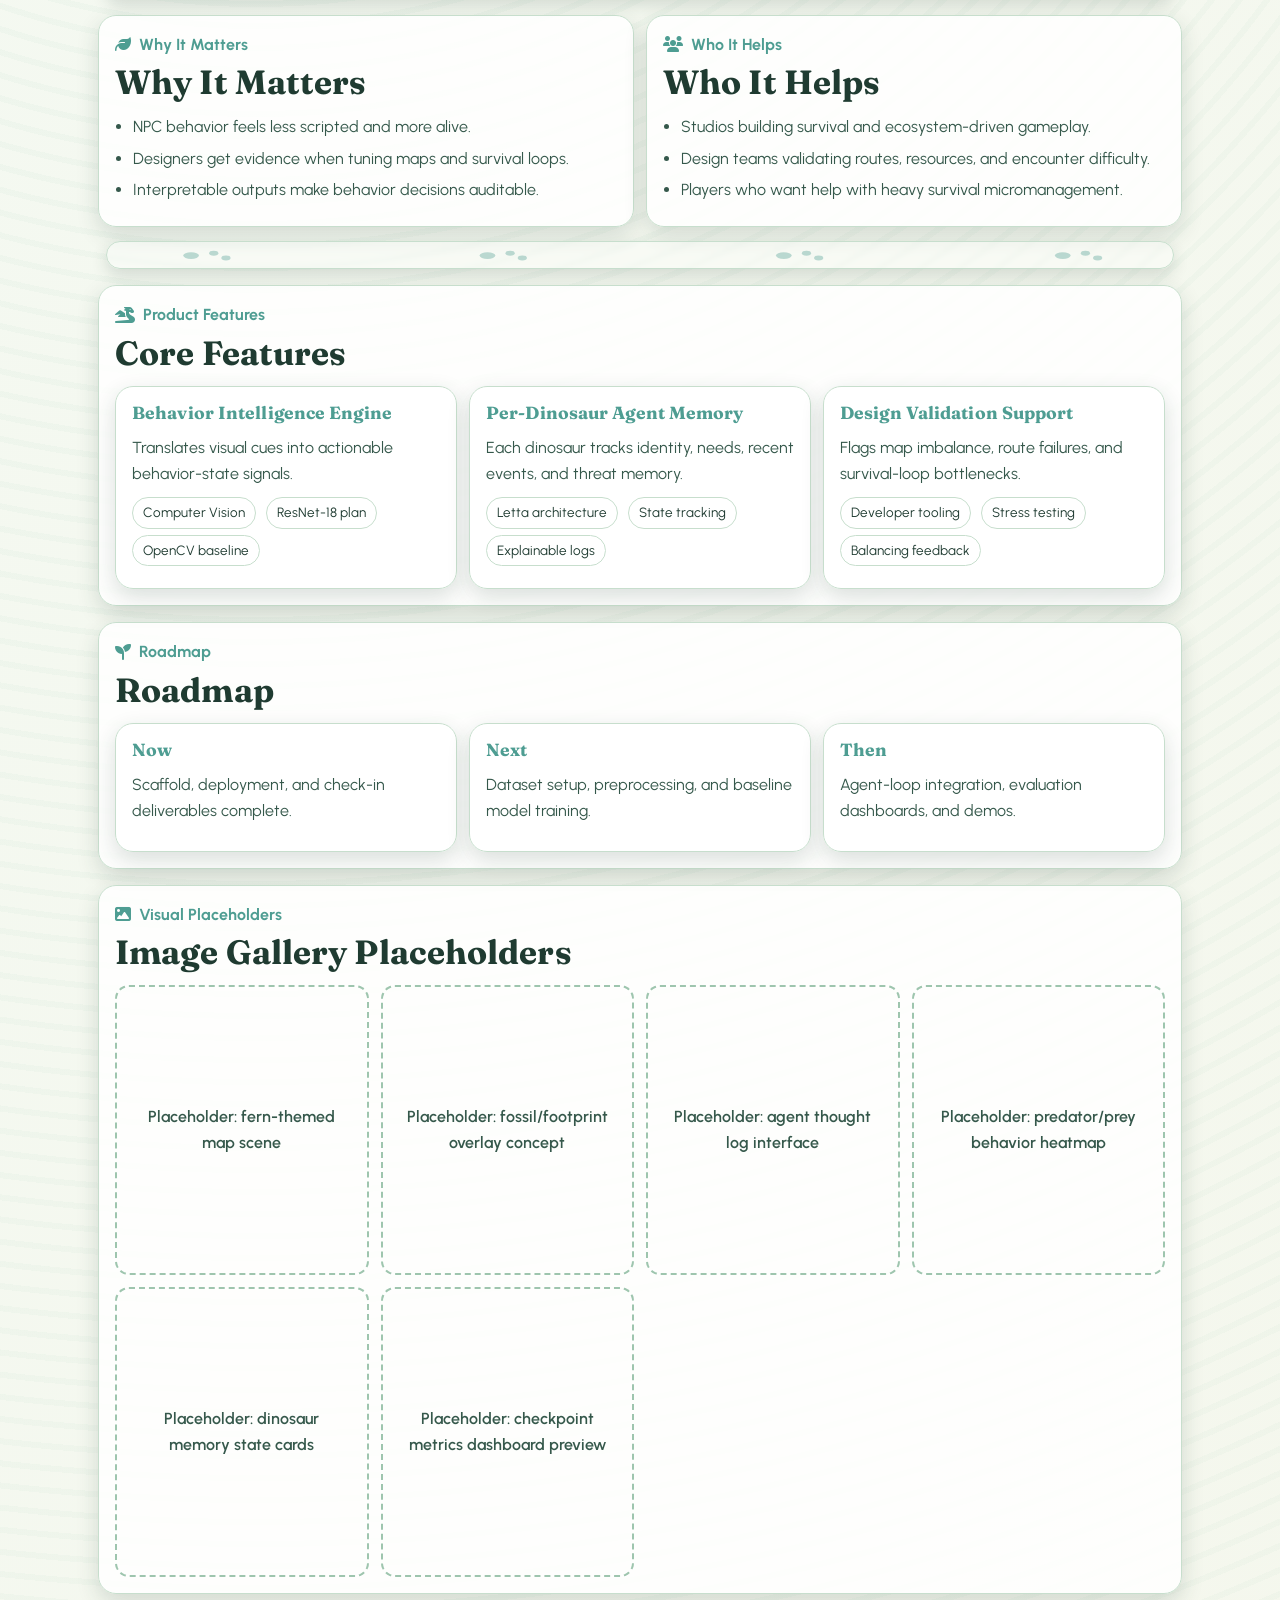
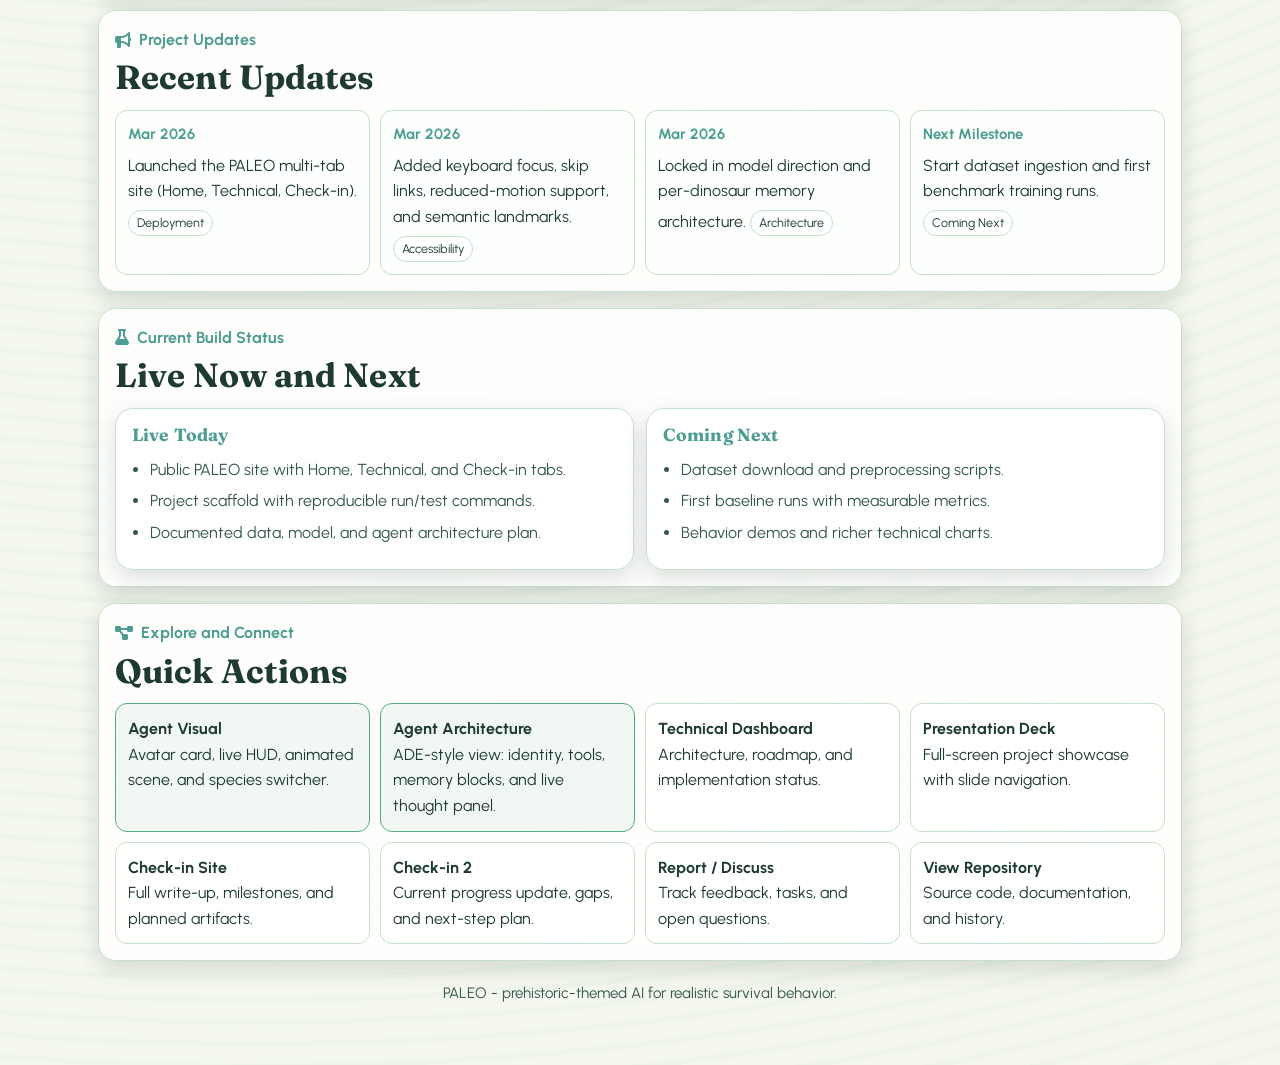
==== commit f487239c: "Enhance agent visual + architecture tabs with ADE layout, collapsible memory, raw toggle, live thoug" ====
--- a/pages/index.html
+++ b/pages/index.html
@@ -848,6 +848,14 @@
         <div class="icon-line"><i class="fa-solid fa-diagram-project" aria-hidden="true"></i> Explore and Connect</div>
         <h2>Quick Actions</h2>
         <div class="action-links">
+          <a class="action-link" href="agent-visual.html" style="border-color:var(--accent);background:rgba(86,169,132,0.08);">
+            <strong>Agent Visual</strong><br />
+            Avatar card, live HUD, animated scene, and species switcher.
+          </a>
+          <a class="action-link" href="agent-architecture.html" style="border-color:var(--accent);background:rgba(86,169,132,0.08);">
+            <strong>Agent Architecture</strong><br />
+            ADE-style view: identity, tools, memory blocks, and live thought panel.
+          </a>
           <a class="action-link" href="technical.html">
             <strong>Technical Dashboard</strong><br />
             Architecture, roadmap, and implementation status.
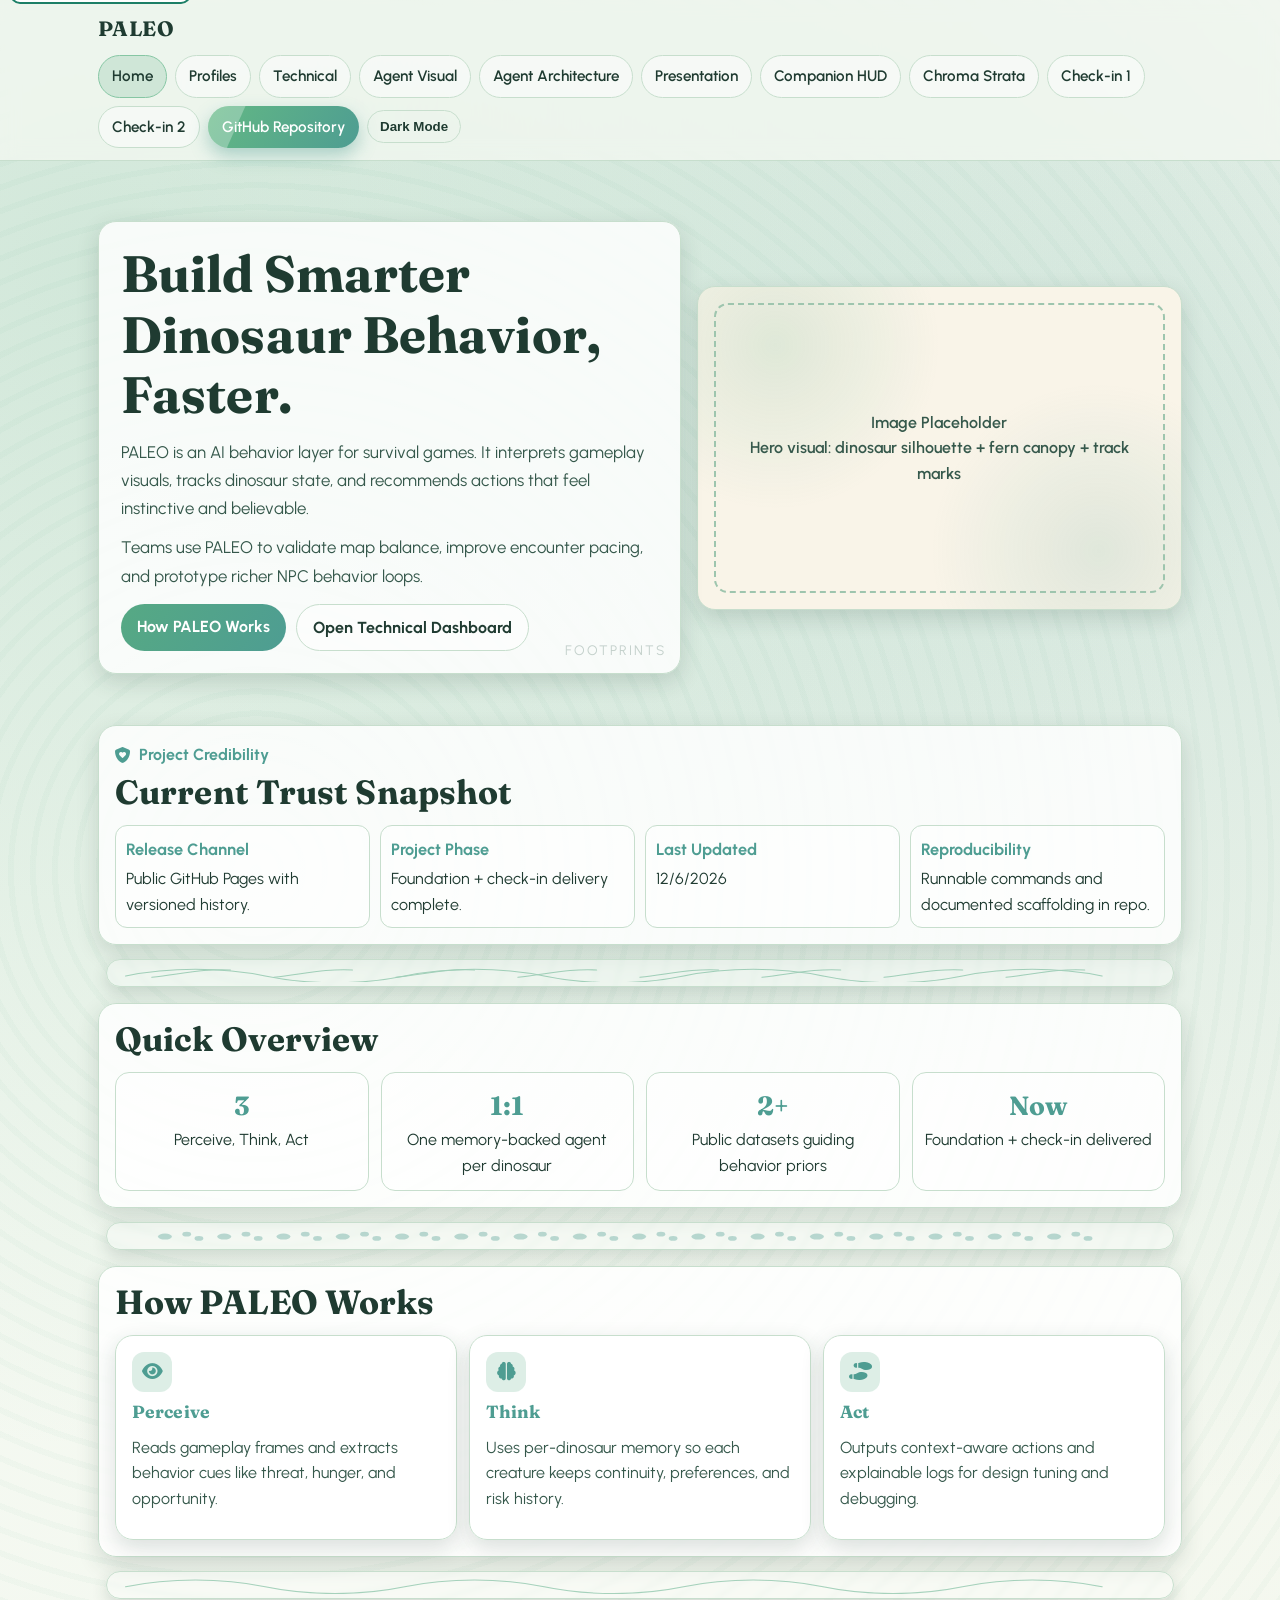
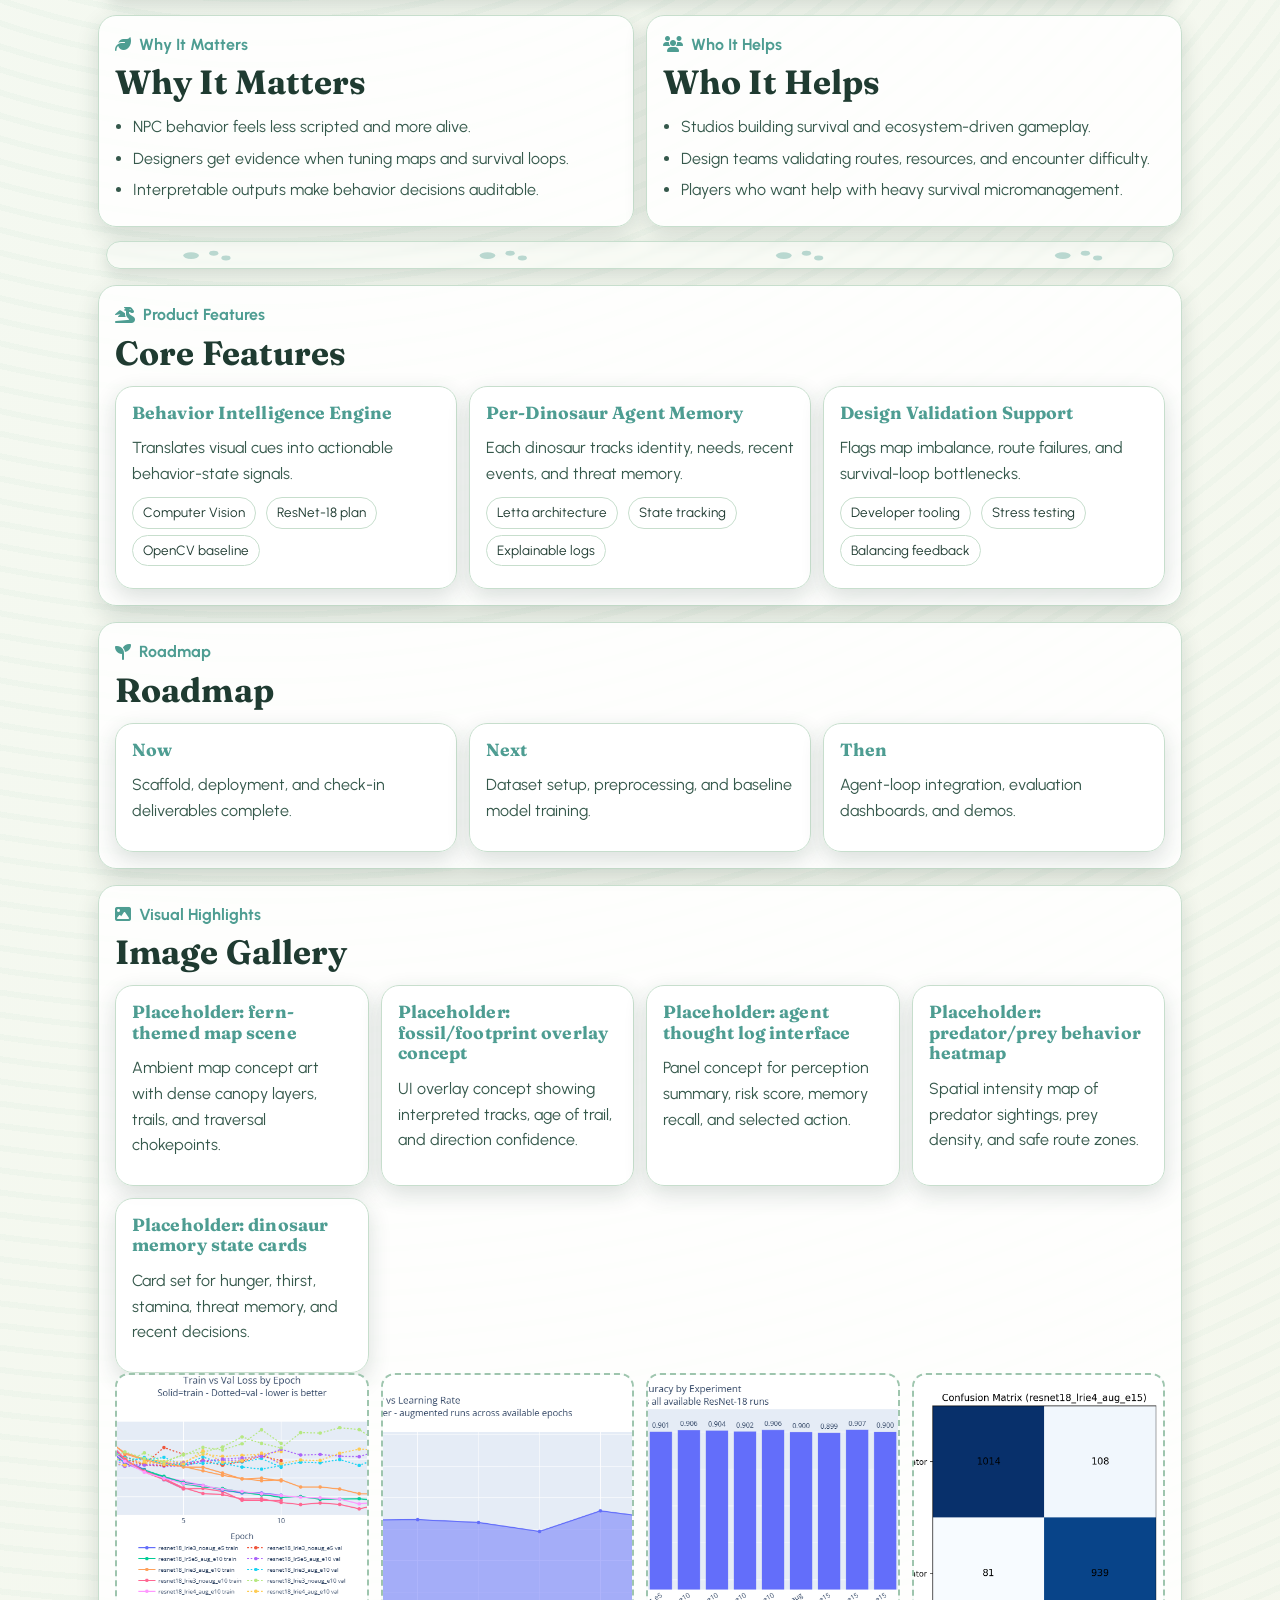
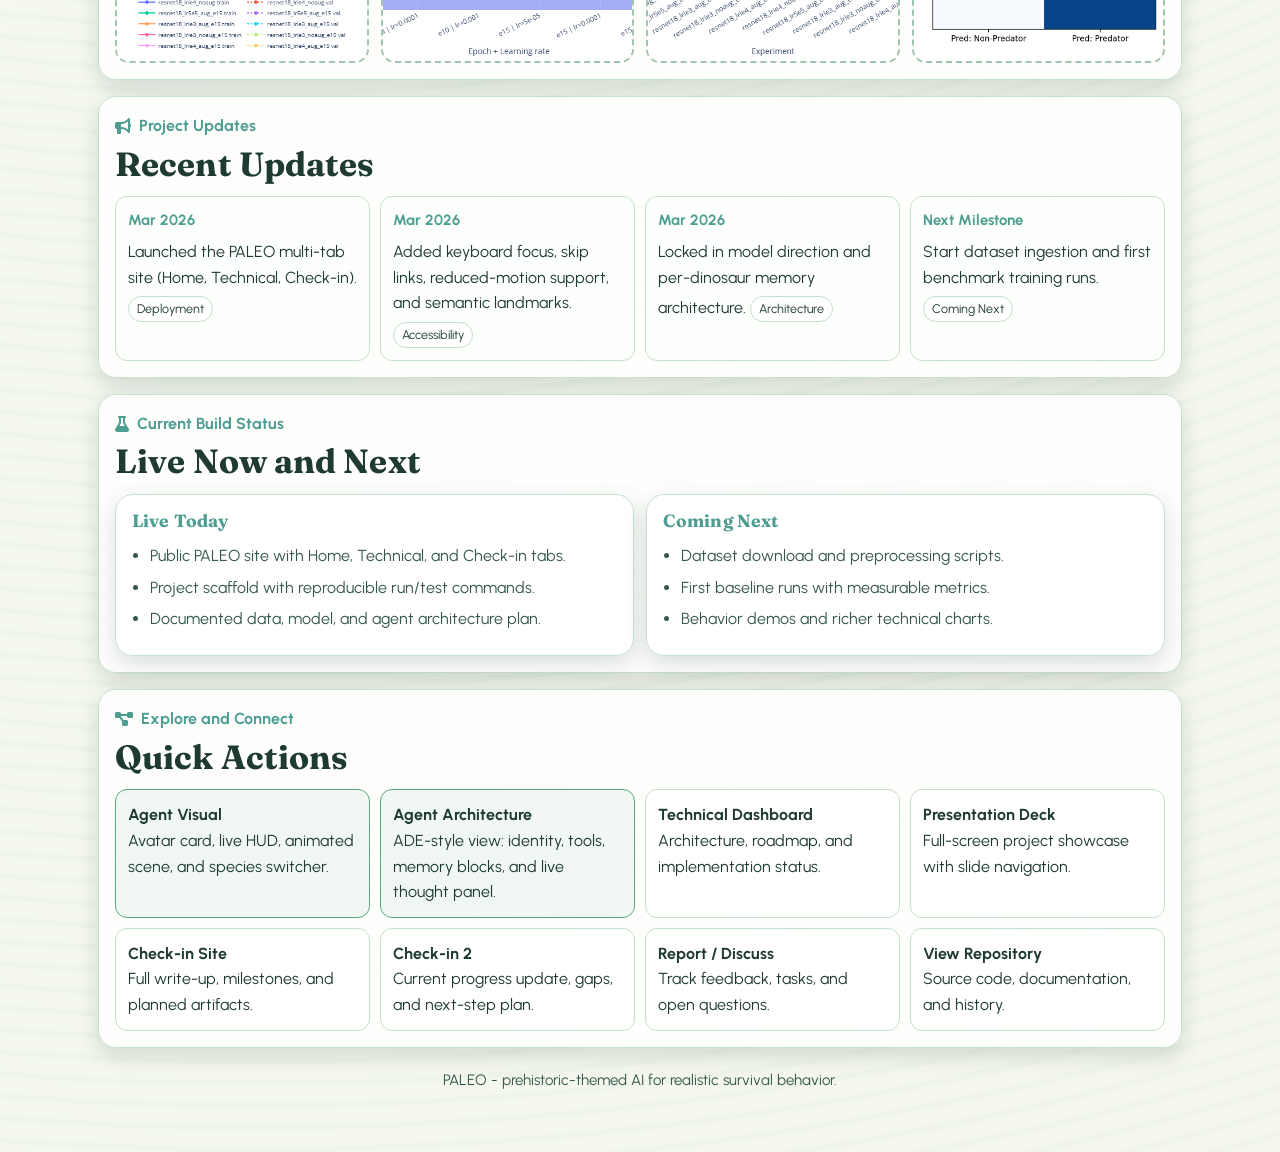
==== commit 75f98d79: "uploaded the images to teh pages" ====
--- a/pages/index.html
+++ b/pages/index.html
@@ -276,6 +276,14 @@
       border-color: #7fb8a0;
       background: rgba(242, 251, 246, 0.88);
       transform: translateY(-1px);
+    }
+    .placeholder-image {
+      width: 100%;
+      min-height: 290px;
+      border: 2px dashed #9ec5ae;
+      border-radius: 14px;
+      object-fit: cover;
+      background: rgba(245, 251, 247, 0.65);
     }
 
     .section { margin-top: 16px; }
@@ -776,15 +784,35 @@
 
     <section class="section reveal">
       <div class="card">
-        <div class="icon-line"><i class="fa-solid fa-image" aria-hidden="true"></i> Visual Placeholders</div>
-        <h2>Image Gallery Placeholders</h2>
+        <div class="icon-line"><i class="fa-solid fa-image" aria-hidden="true"></i> Visual Highlights</div>
+        <h2>Image Gallery</h2>
+        <div class="grid">
+          <article class="card">
+            <h3>Placeholder: fern-themed map scene</h3>
+            <p>Ambient map concept art with dense canopy layers, trails, and traversal chokepoints.</p>
+          </article>
+          <article class="card">
+            <h3>Placeholder: fossil/footprint overlay concept</h3>
+            <p>UI overlay concept showing interpreted tracks, age of trail, and direction confidence.</p>
+          </article>
+          <article class="card">
+            <h3>Placeholder: agent thought log interface</h3>
+            <p>Panel concept for perception summary, risk score, memory recall, and selected action.</p>
+          </article>
+          <article class="card">
+            <h3>Placeholder: predator/prey behavior heatmap</h3>
+            <p>Spatial intensity map of predator sightings, prey density, and safe route zones.</p>
+          </article>
+          <article class="card">
+            <h3>Placeholder: dinosaur memory state cards</h3>
+            <p>Card set for hunger, thirst, stamina, threat memory, and recent decisions.</p>
+          </article>
+        </div>
         <div class="image-row">
-          <div class="placeholder">Placeholder: fern-themed map scene</div>
-          <div class="placeholder">Placeholder: fossil/footprint overlay concept</div>
-          <div class="placeholder">Placeholder: agent thought log interface</div>
-          <div class="placeholder">Placeholder: predator/prey behavior heatmap</div>
-          <div class="placeholder">Placeholder: dinosaur memory state cards</div>
-          <div class="placeholder">Placeholder: checkpoint metrics dashboard preview</div>
+          <img class="placeholder-image" src="../output/figures/convergence_curves.png" alt="Training and validation loss convergence curves across epochs">
+          <img class="placeholder-image" src="../output/figures/lr_sensitivity.png" alt="Validation accuracy versus learning-rate settings">
+          <img class="placeholder-image" src="../output/figures/final_comparison.png" alt="Final validation accuracy comparison across experiment runs">
+          <img class="placeholder-image" src="../output/figures/confusion_matrices/resnet18_lrie4_aug_e15_confusion_matrix.png" alt="Confusion matrix for the best-accuracy ResNet-18 model (lr=1e-4, augmentation, 15 epochs)">
         </div>
       </div>
     </section>
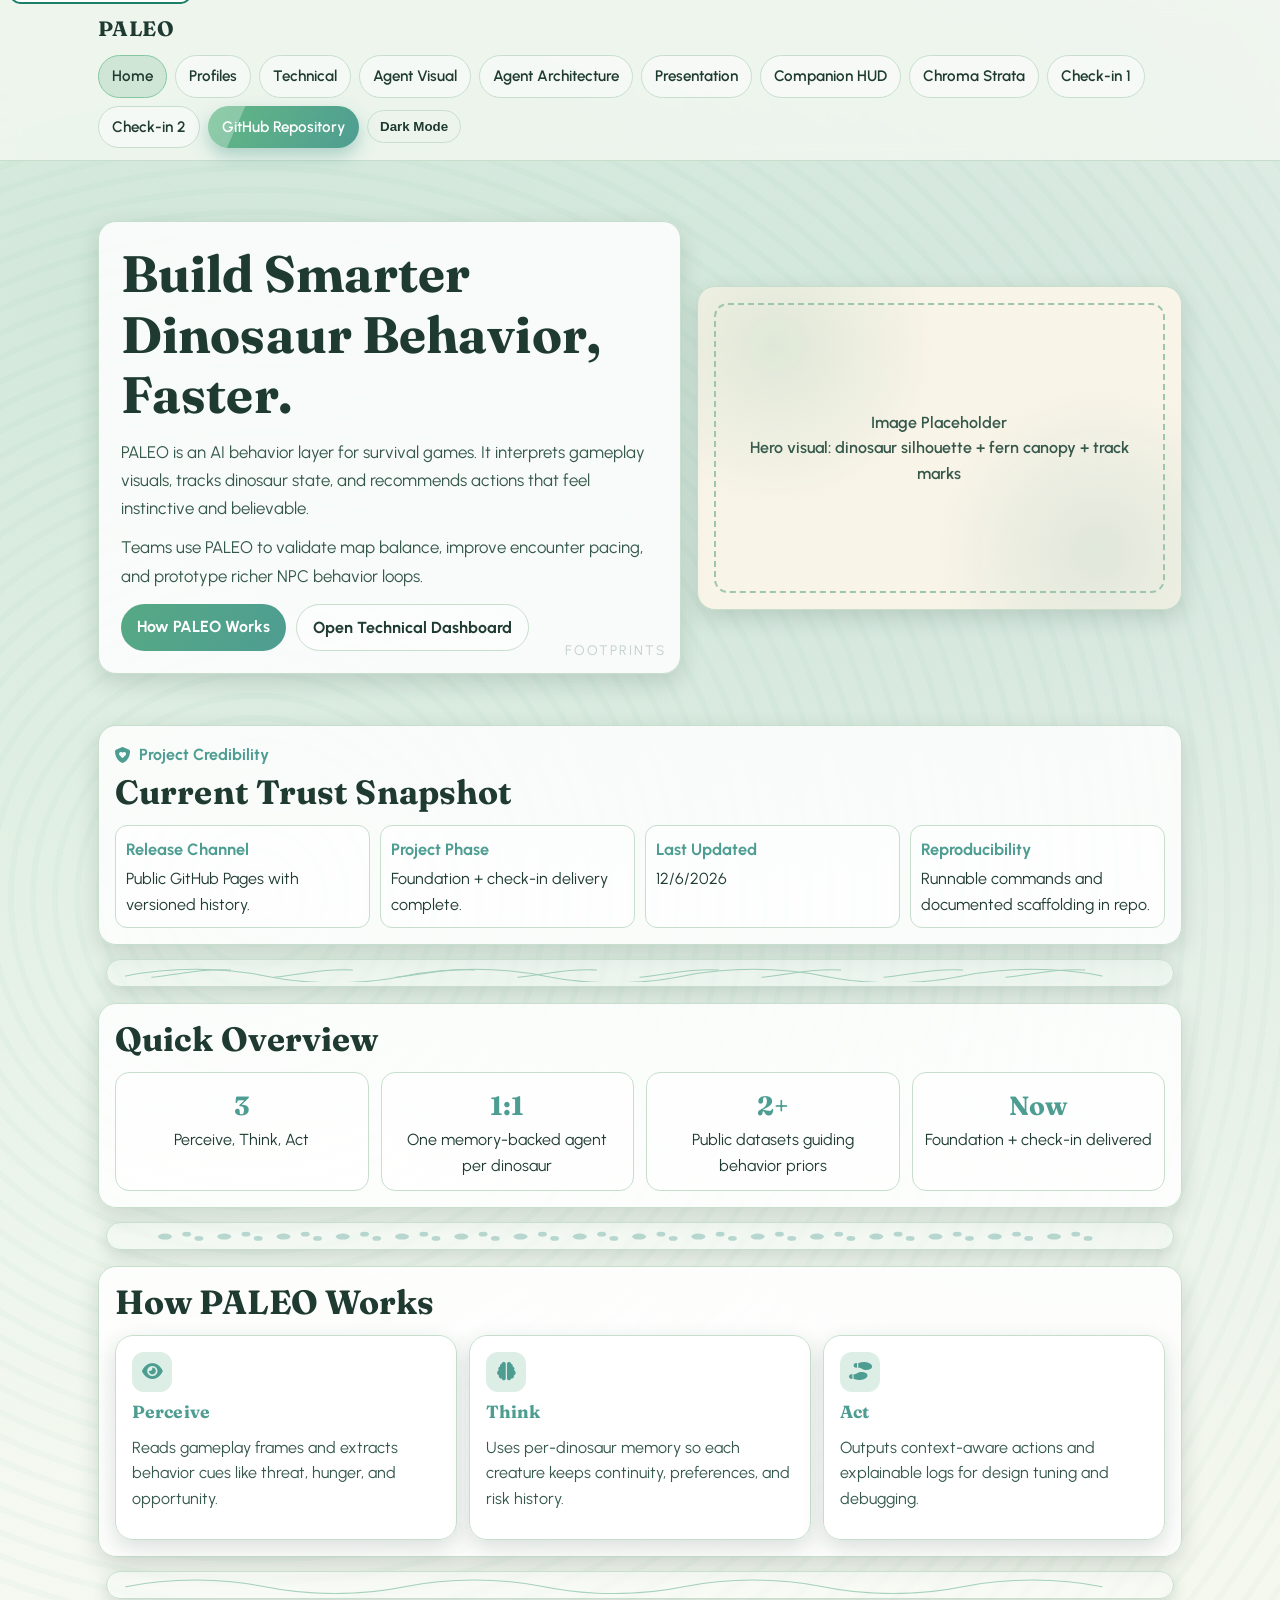
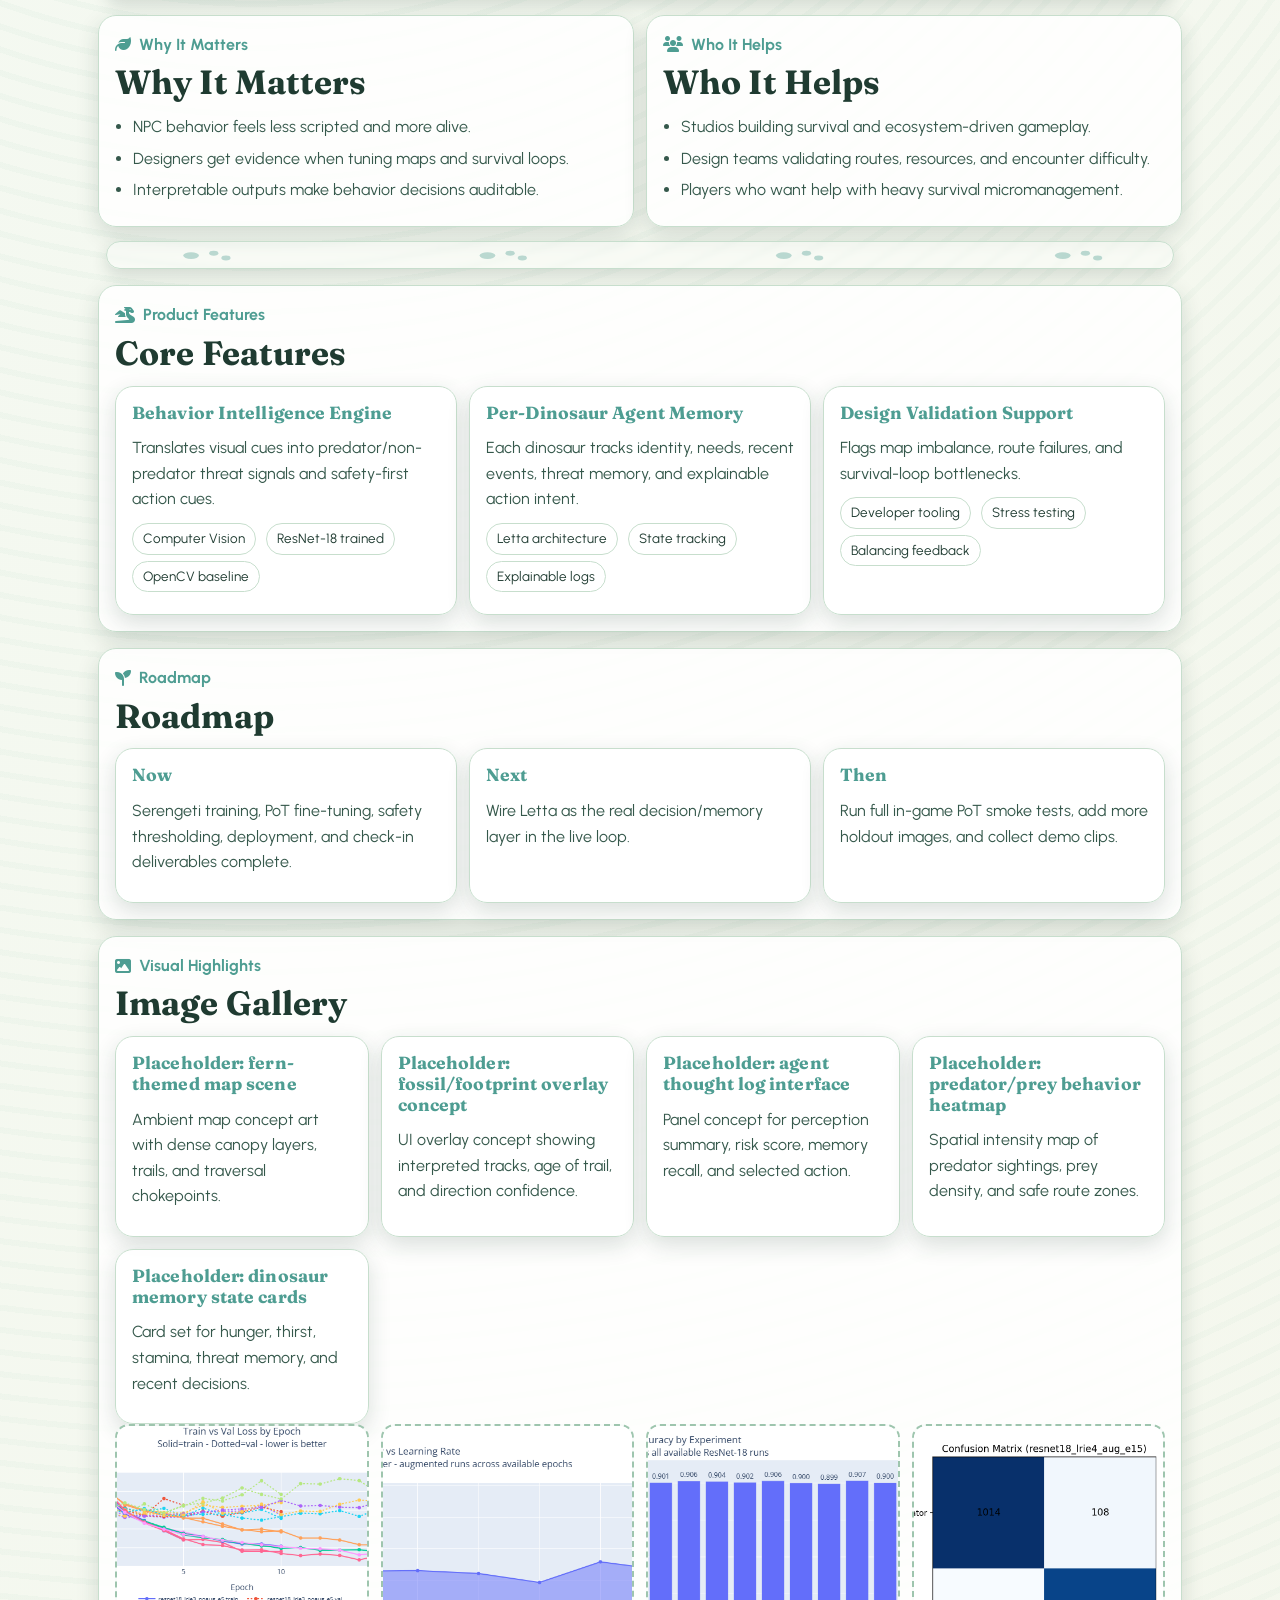
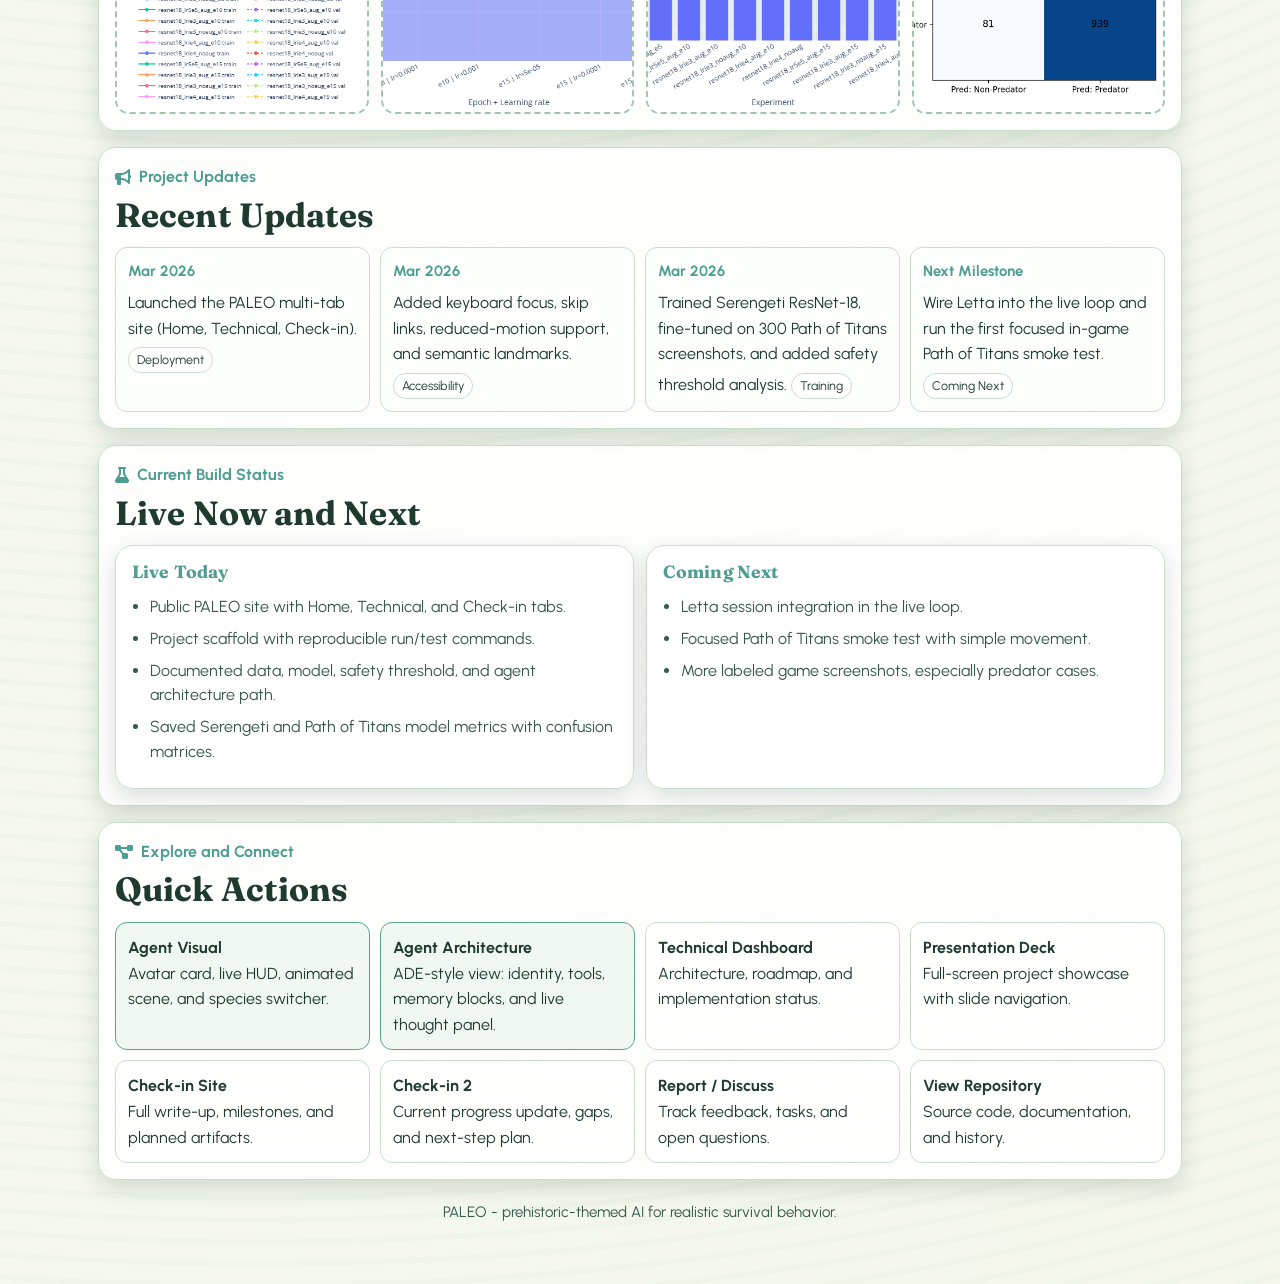
==== commit c5c75bae: "Fix pages images and update experiment status" ====
--- a/pages/index.html
+++ b/pages/index.html
@@ -747,14 +747,14 @@
         <div class="grid feature-list">
           <article class="card">
             <h3>Behavior Intelligence Engine</h3>
-            <p>Translates visual cues into actionable behavior-state signals.</p>
+            <p>Translates visual cues into predator/non-predator threat signals and safety-first action cues.</p>
             <span class="pill">Computer Vision</span>
-            <span class="pill">ResNet-18 plan</span>
+            <span class="pill">ResNet-18 trained</span>
             <span class="pill">OpenCV baseline</span>
           </article>
           <article class="card">
             <h3>Per-Dinosaur Agent Memory</h3>
-            <p>Each dinosaur tracks identity, needs, recent events, and threat memory.</p>
+            <p>Each dinosaur tracks identity, needs, recent events, threat memory, and explainable action intent.</p>
             <span class="pill">Letta architecture</span>
             <span class="pill">State tracking</span>
             <span class="pill">Explainable logs</span>
@@ -775,9 +775,9 @@
         <div class="icon-line"><i class="fa-solid fa-seedling" aria-hidden="true"></i> Roadmap</div>
         <h2>Roadmap</h2>
         <div class="grid">
-          <article class="card"><h3>Now</h3><p>Scaffold, deployment, and check-in deliverables complete.</p></article>
-          <article class="card"><h3>Next</h3><p>Dataset setup, preprocessing, and baseline model training.</p></article>
-          <article class="card"><h3>Then</h3><p>Agent-loop integration, evaluation dashboards, and demos.</p></article>
+          <article class="card"><h3>Now</h3><p>Serengeti training, PoT fine-tuning, safety thresholding, deployment, and check-in deliverables complete.</p></article>
+          <article class="card"><h3>Next</h3><p>Wire Letta as the real decision/memory layer in the live loop.</p></article>
+          <article class="card"><h3>Then</h3><p>Run full in-game PoT smoke tests, add more holdout images, and collect demo clips.</p></article>
         </div>
       </div>
     </section>
@@ -809,10 +809,10 @@
           </article>
         </div>
         <div class="image-row">
-          <img class="placeholder-image" src="../output/figures/convergence_curves.png" alt="Training and validation loss convergence curves across epochs">
-          <img class="placeholder-image" src="../output/figures/lr_sensitivity.png" alt="Validation accuracy versus learning-rate settings">
-          <img class="placeholder-image" src="../output/figures/final_comparison.png" alt="Final validation accuracy comparison across experiment runs">
-          <img class="placeholder-image" src="../output/figures/confusion_matrices/resnet18_lrie4_aug_e15_confusion_matrix.png" alt="Confusion matrix for the best-accuracy ResNet-18 model (lr=1e-4, augmentation, 15 epochs)">
+          <img class="placeholder-image" src="figures/convergence_curves.png" alt="Training and validation loss convergence curves across epochs">
+          <img class="placeholder-image" src="figures/lr_sensitivity.png" alt="Validation accuracy versus learning-rate settings">
+          <img class="placeholder-image" src="figures/final_comparison.png" alt="Final validation accuracy comparison across experiment runs">
+          <img class="placeholder-image" src="figures/confusion_matrices/resnet18_lrie4_aug_e15_confusion_matrix.png" alt="Confusion matrix for the best-accuracy ResNet-18 model (lr=1e-4, augmentation, 15 epochs)">
         </div>
       </div>
     </section>
@@ -834,12 +834,12 @@
           </article>
           <article class="update-card">
             <div class="update-date">Mar 2026</div>
-            Locked in model direction and per-dinosaur memory architecture.
-            <div class="update-tag">Architecture</div>
+            Trained Serengeti ResNet-18, fine-tuned on 300 Path of Titans screenshots, and added safety threshold analysis.
+            <div class="update-tag">Training</div>
           </article>
           <article class="update-card">
             <div class="update-date">Next Milestone</div>
-            Start dataset ingestion and first benchmark training runs.
+            Wire Letta into the live loop and run the first focused in-game Path of Titans smoke test.
             <div class="update-tag">Coming Next</div>
           </article>
         </div>
@@ -856,15 +856,16 @@
             <ul>
               <li>Public PALEO site with Home, Technical, and Check-in tabs.</li>
               <li>Project scaffold with reproducible run/test commands.</li>
-              <li>Documented data, model, and agent architecture plan.</li>
+              <li>Documented data, model, safety threshold, and agent architecture path.</li>
+              <li>Saved Serengeti and Path of Titans model metrics with confusion matrices.</li>
             </ul>
           </article>
           <article class="card">
             <h3>Coming Next</h3>
             <ul>
-              <li>Dataset download and preprocessing scripts.</li>
-              <li>First baseline runs with measurable metrics.</li>
-              <li>Behavior demos and richer technical charts.</li>
+              <li>Letta session integration in the live loop.</li>
+              <li>Focused Path of Titans smoke test with simple movement.</li>
+              <li>More labeled game screenshots, especially predator cases.</li>
             </ul>
           </article>
         </div>
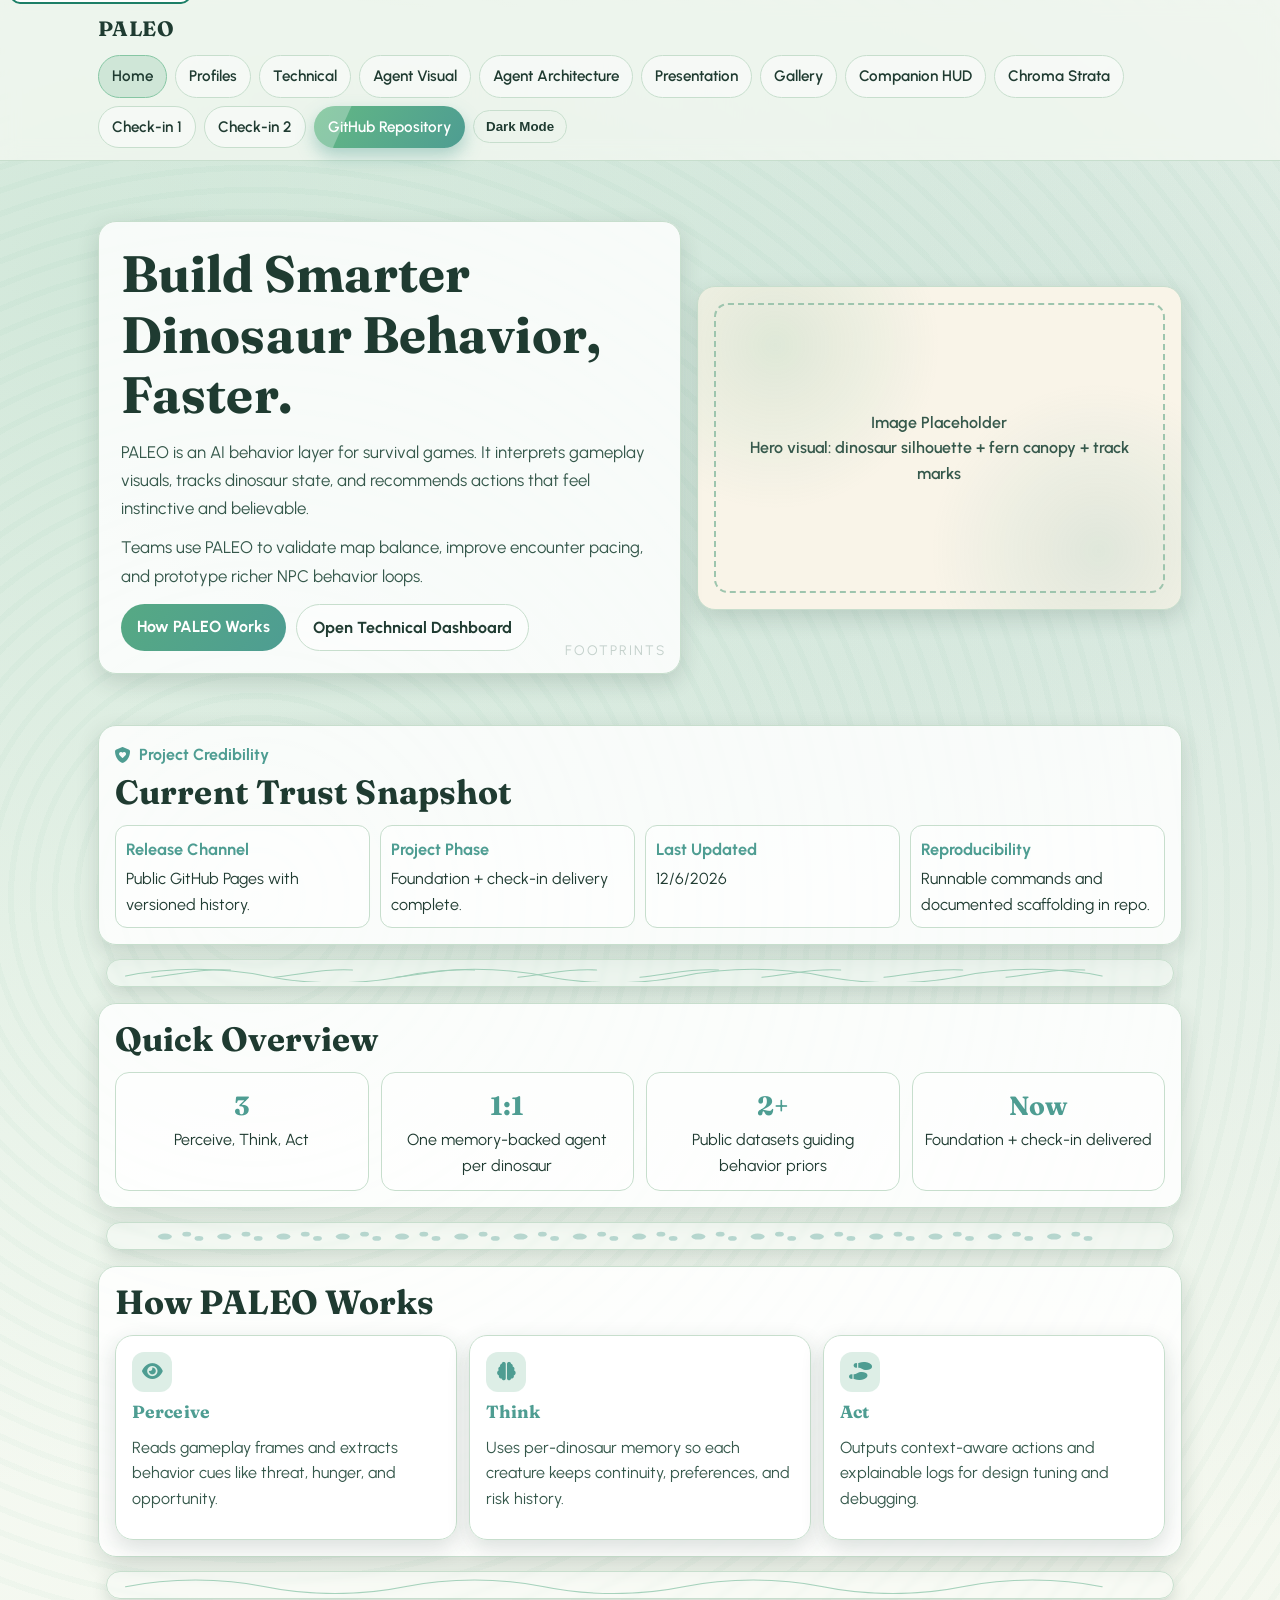
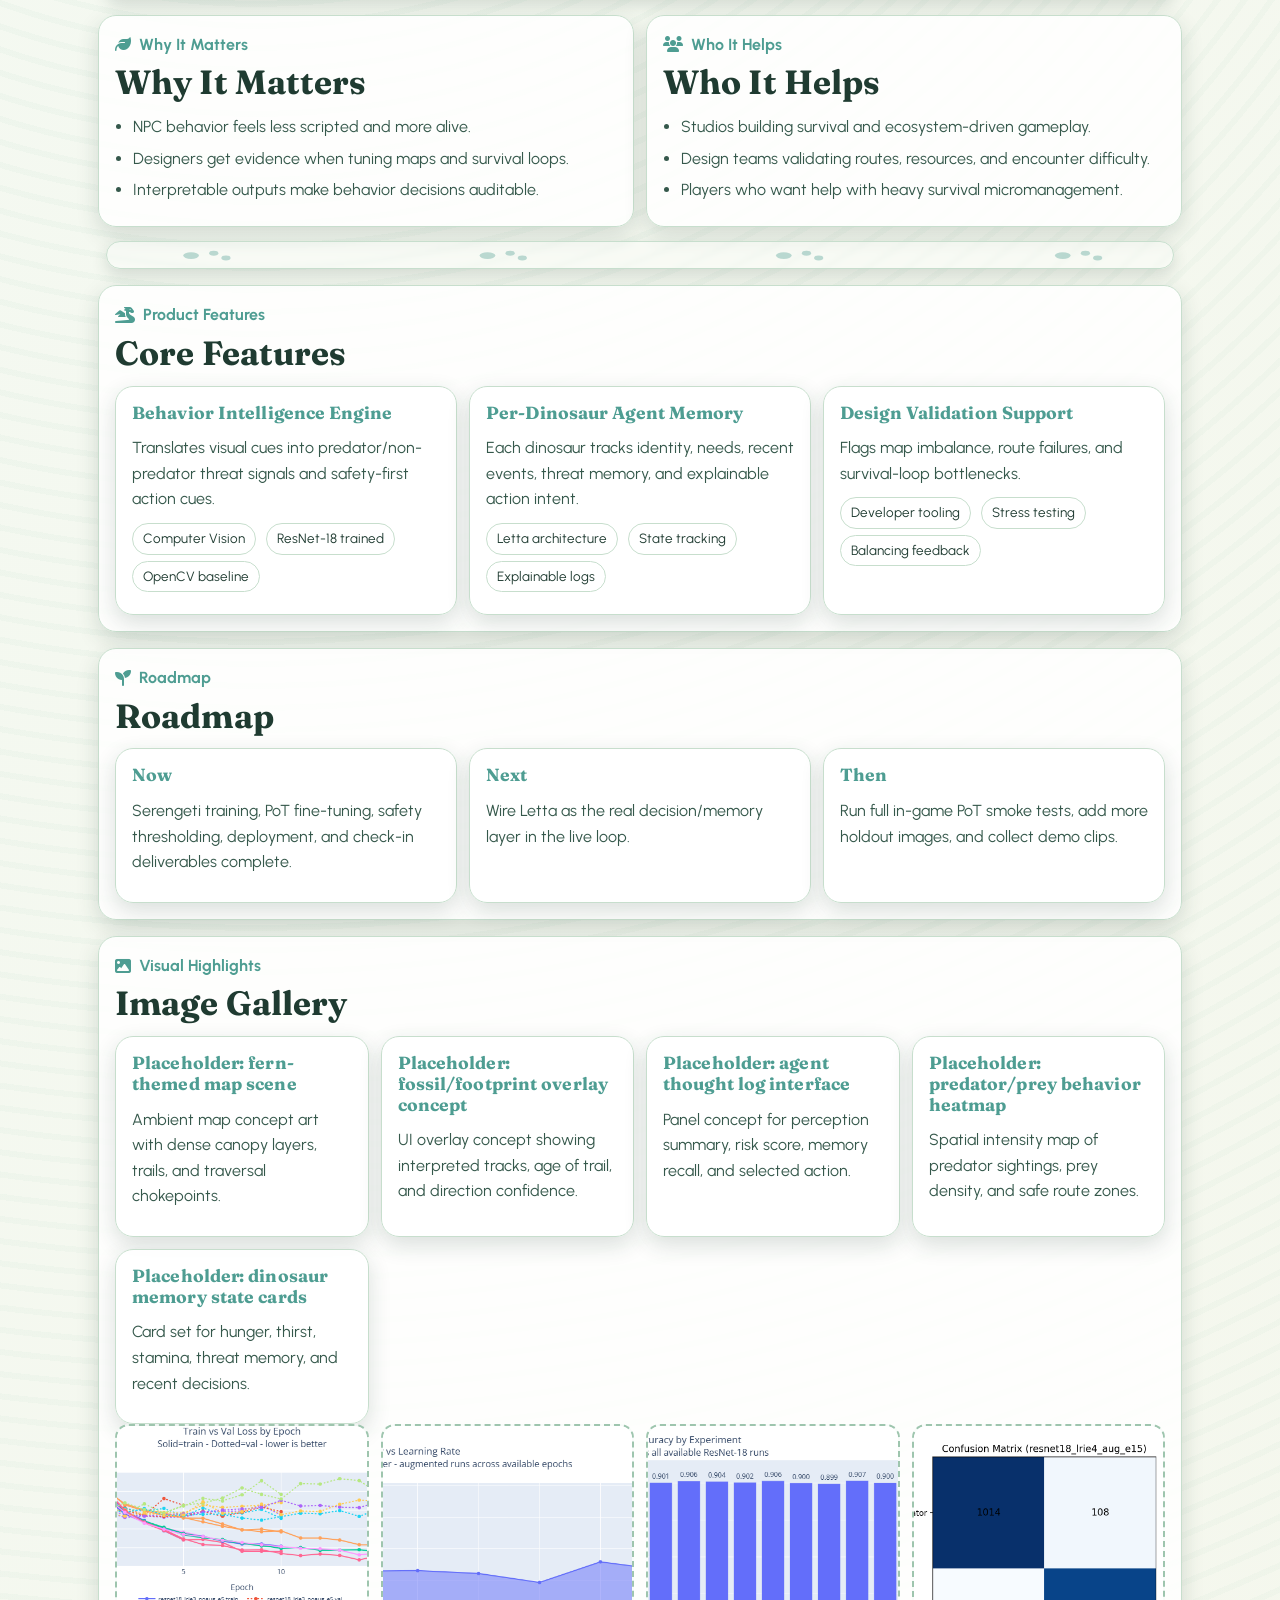
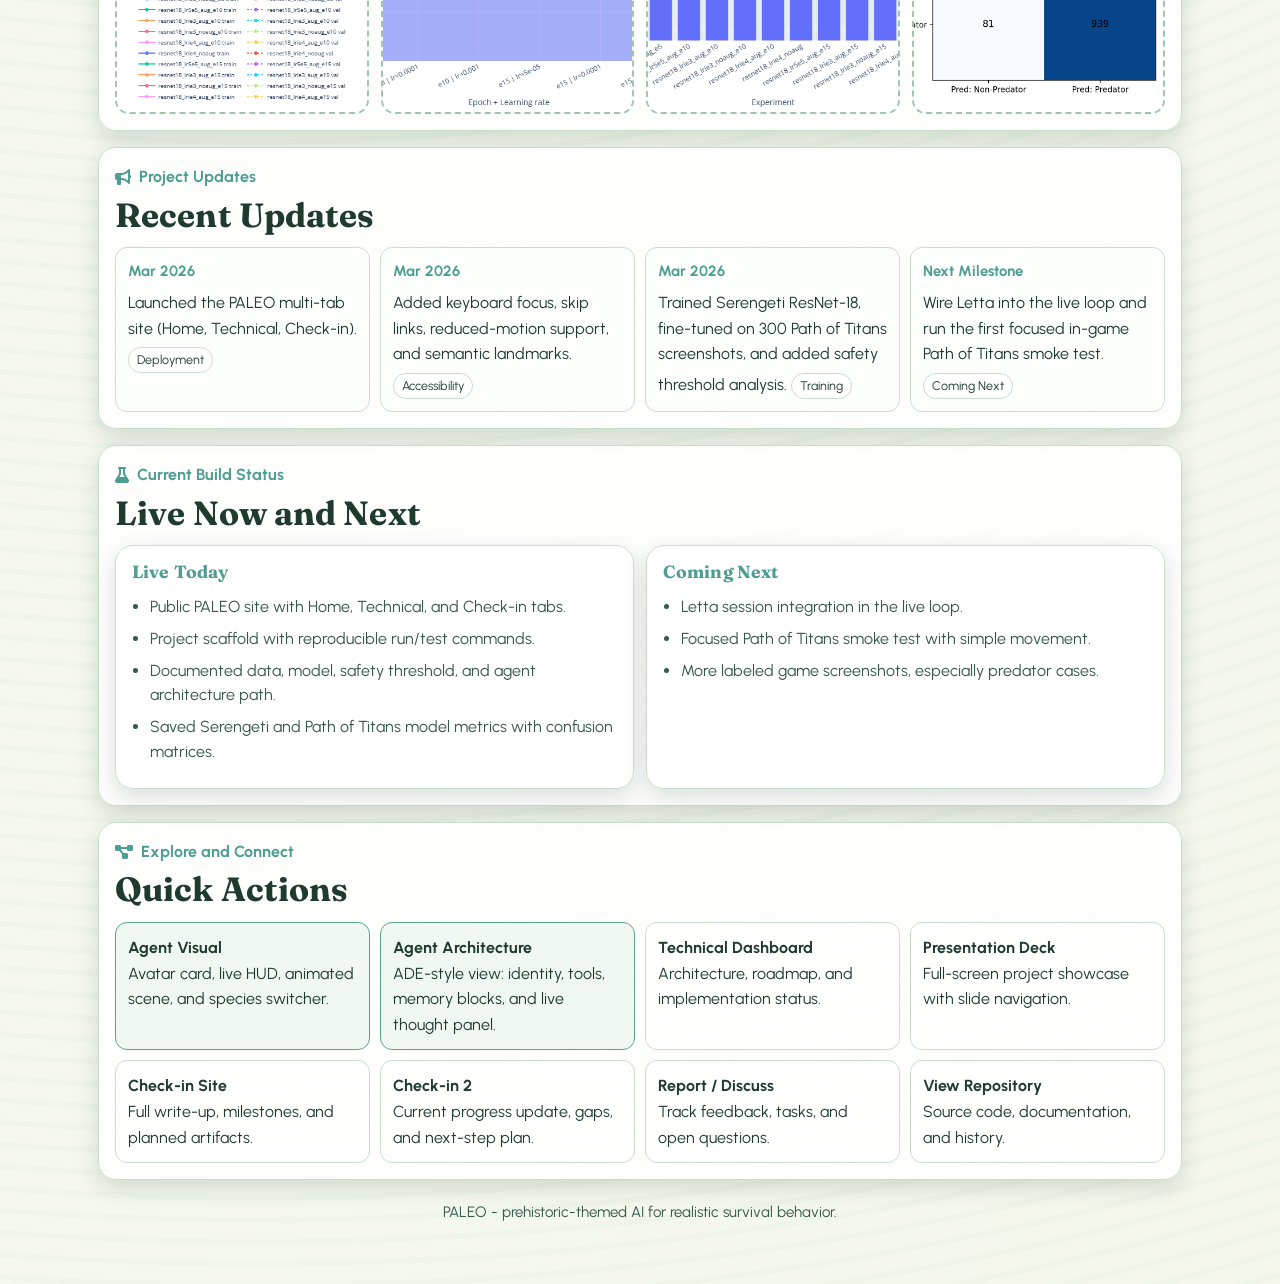
==== commit d4b18a78: "Add gallery page and site nav links Add pages/gallery.html — a Photo gallery page that links to a sh" ====
--- a/pages/index.html
+++ b/pages/index.html
@@ -520,6 +520,7 @@
         <a class="btn" href="agent-visual.html">Agent Visual</a>
         <a class="btn" href="agent-architecture.html">Agent Architecture</a>
         <a class="btn" href="paleo-presentation.html">Presentation</a>
+        <a class="btn" href="gallery.html">Gallery</a>
         <a class="btn" href="companion-hud.html" title="Requires python scripts/serve_companion.py for live API">Companion HUD</a>
         <a class="btn" href="chroma-strata.html" title="Browser-only 2D skin layer stack + randomize (no PALEO API)">Chroma Strata</a>
         <a class="btn" href="project-checkin-1.html">Check-in 1</a>
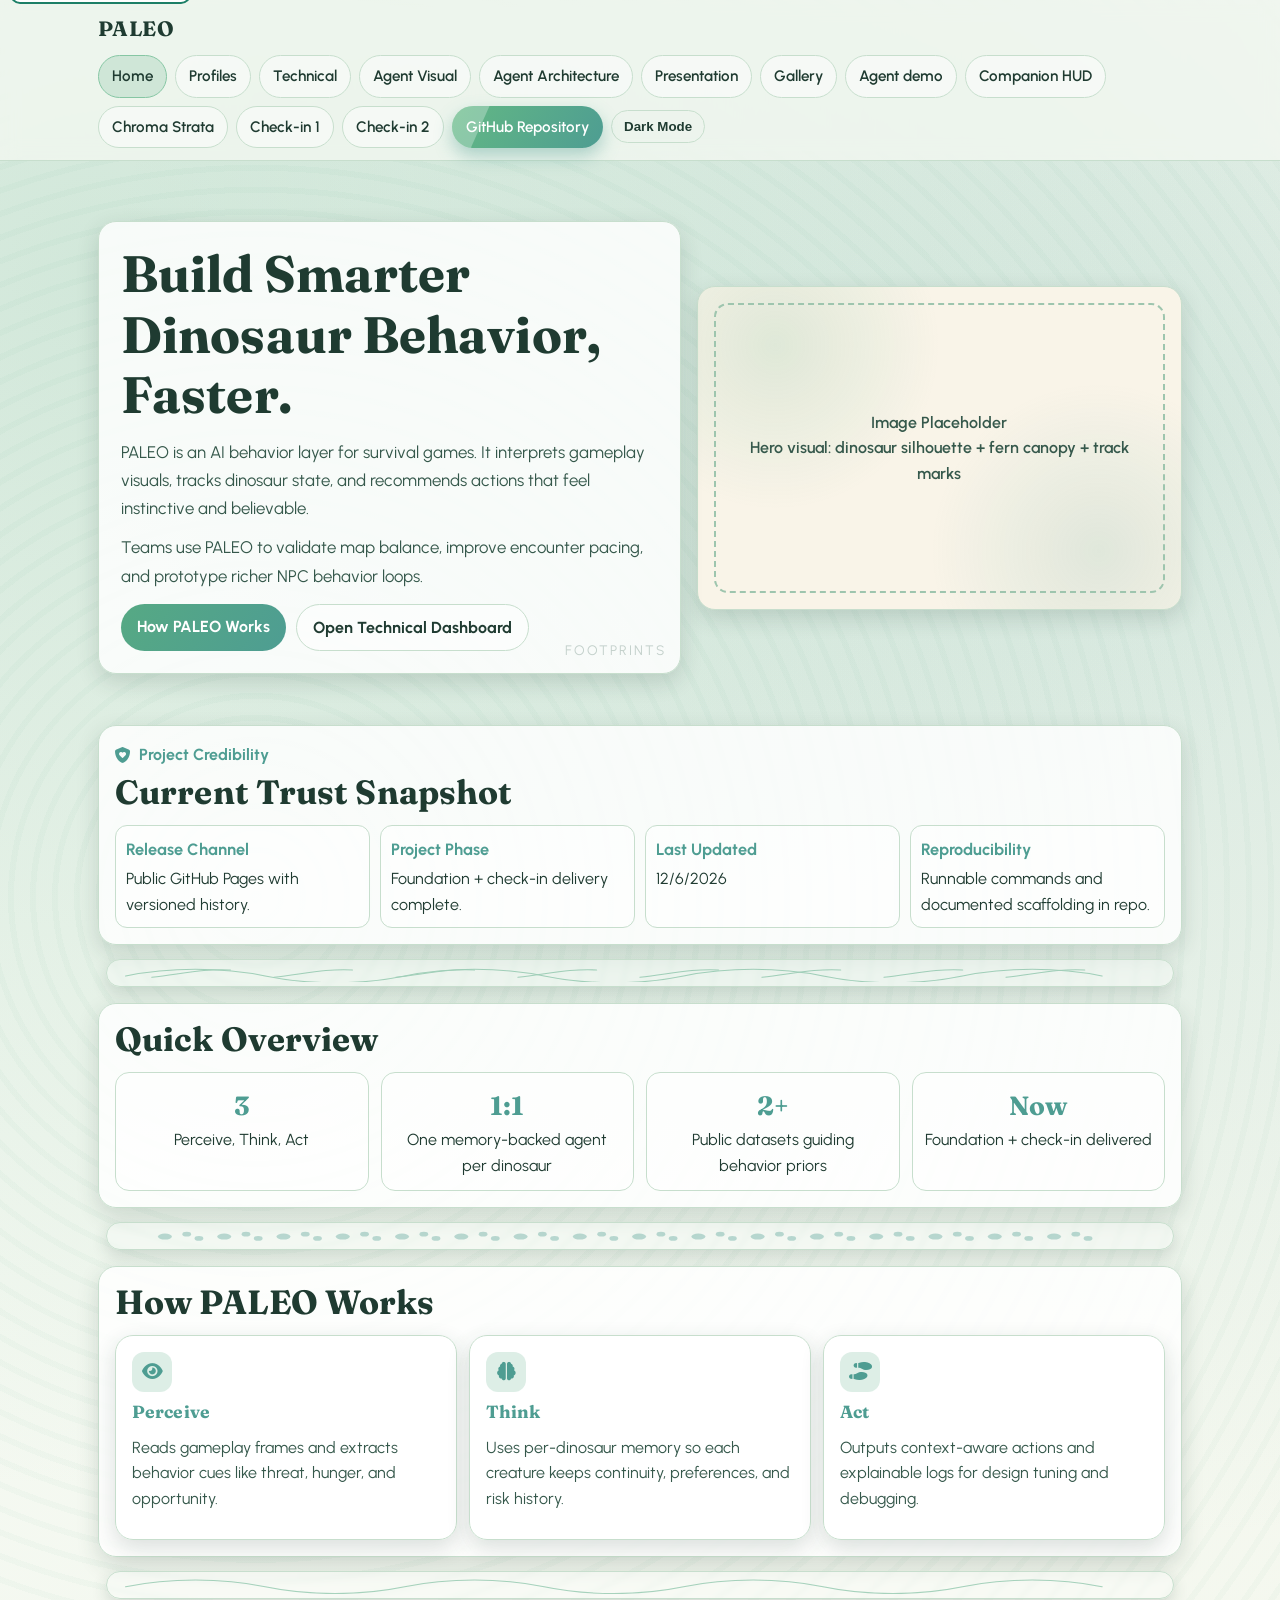
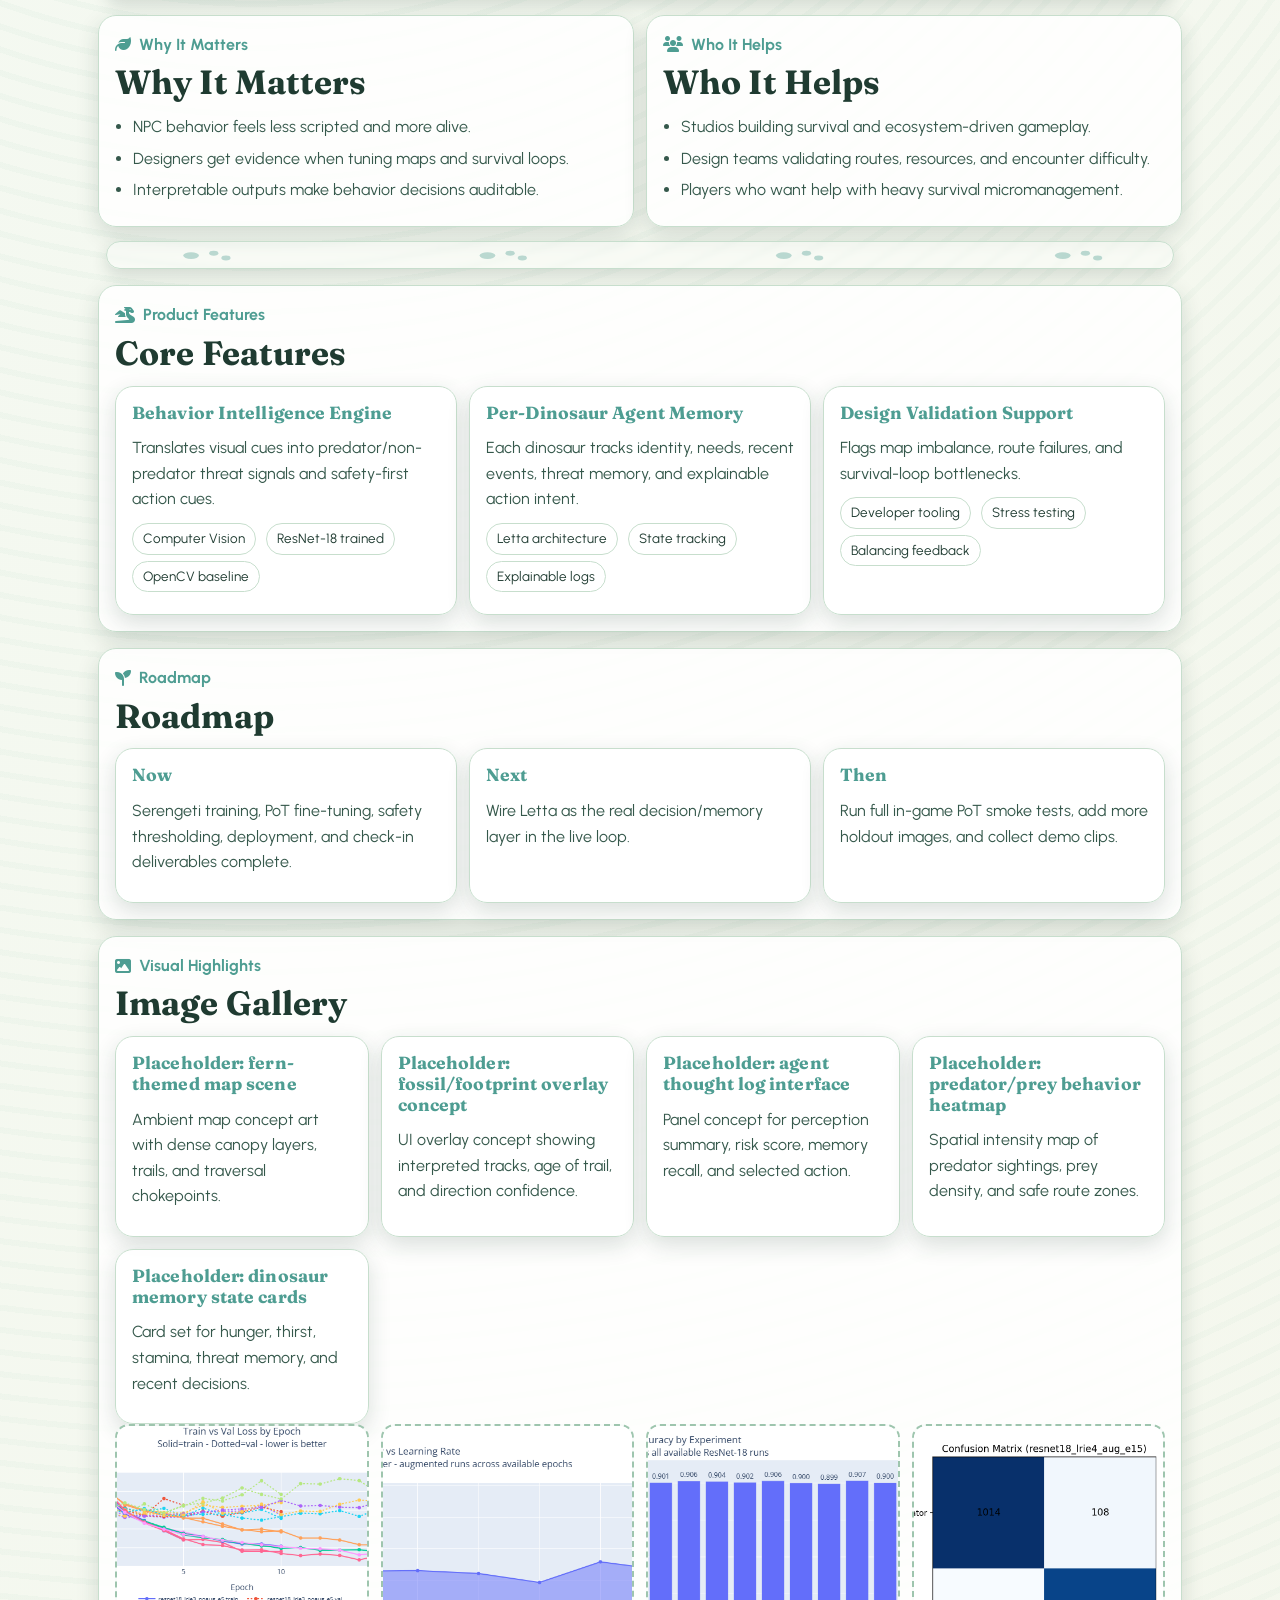
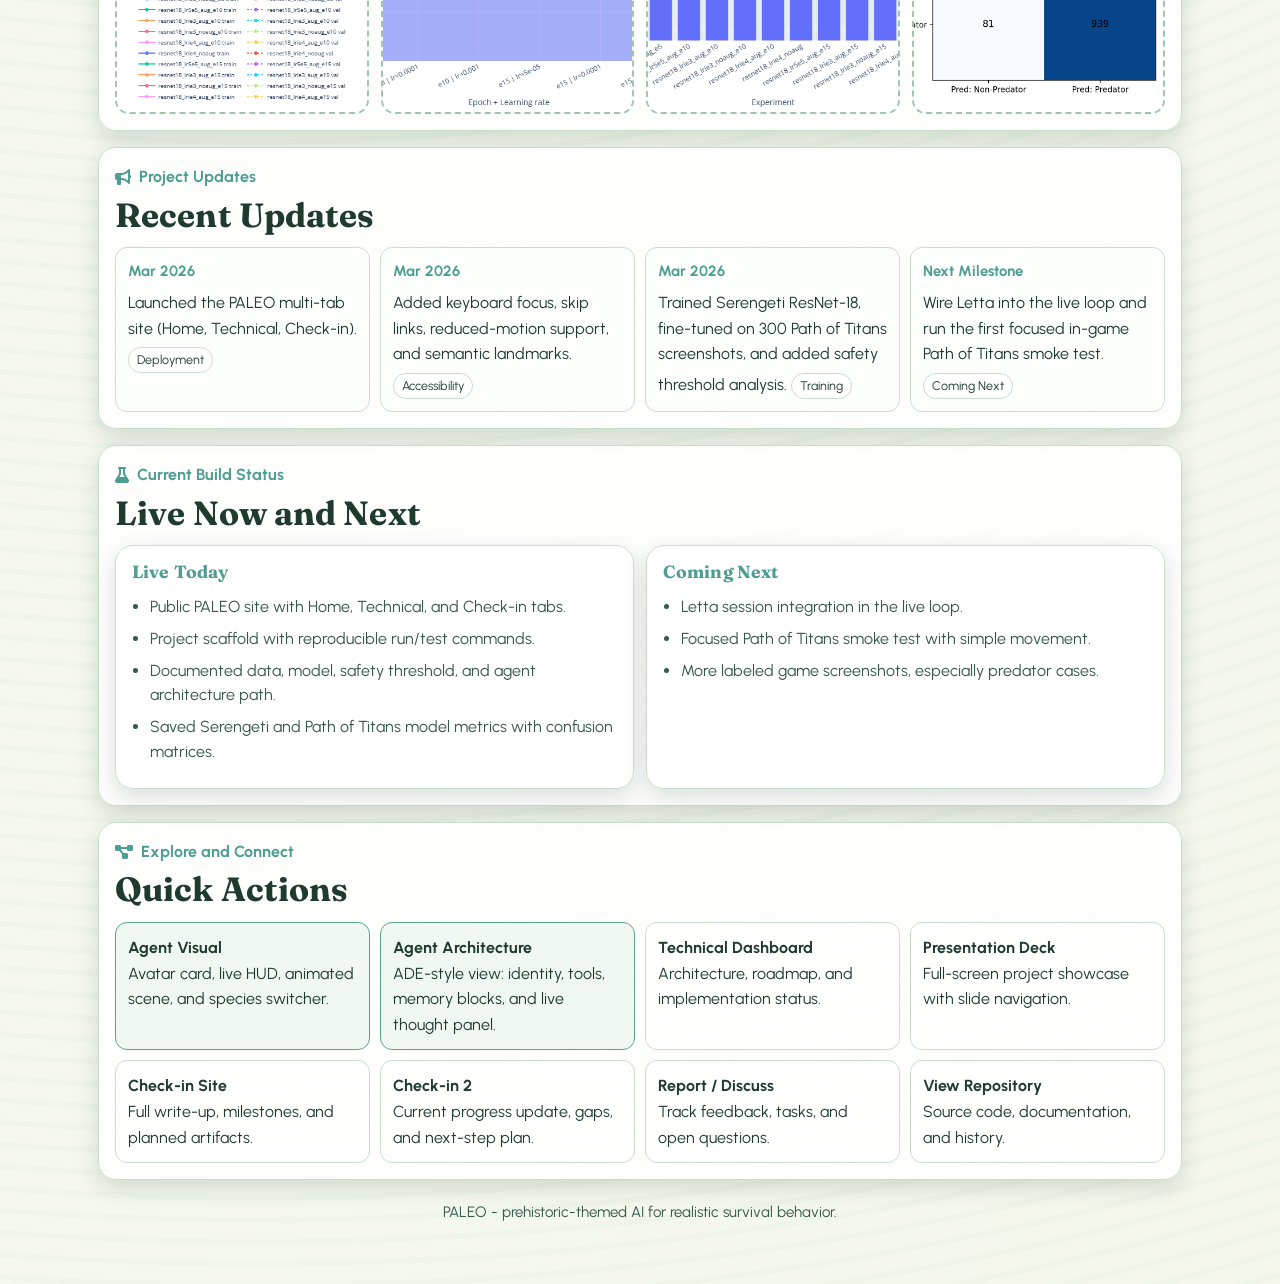
==== commit f4b031f6: "Add Agent demo page and site nav links Introduce a new Agent demo page (pages/agent-demo.html) rende" ====
--- a/pages/index.html
+++ b/pages/index.html
@@ -521,6 +521,7 @@
         <a class="btn" href="agent-architecture.html">Agent Architecture</a>
         <a class="btn" href="paleo-presentation.html">Presentation</a>
         <a class="btn" href="gallery.html">Gallery</a>
+        <a class="btn" href="agent-demo.html">Agent demo</a>
         <a class="btn" href="companion-hud.html" title="Requires python scripts/serve_companion.py for live API">Companion HUD</a>
         <a class="btn" href="chroma-strata.html" title="Browser-only 2D skin layer stack + randomize (no PALEO API)">Chroma Strata</a>
         <a class="btn" href="project-checkin-1.html">Check-in 1</a>
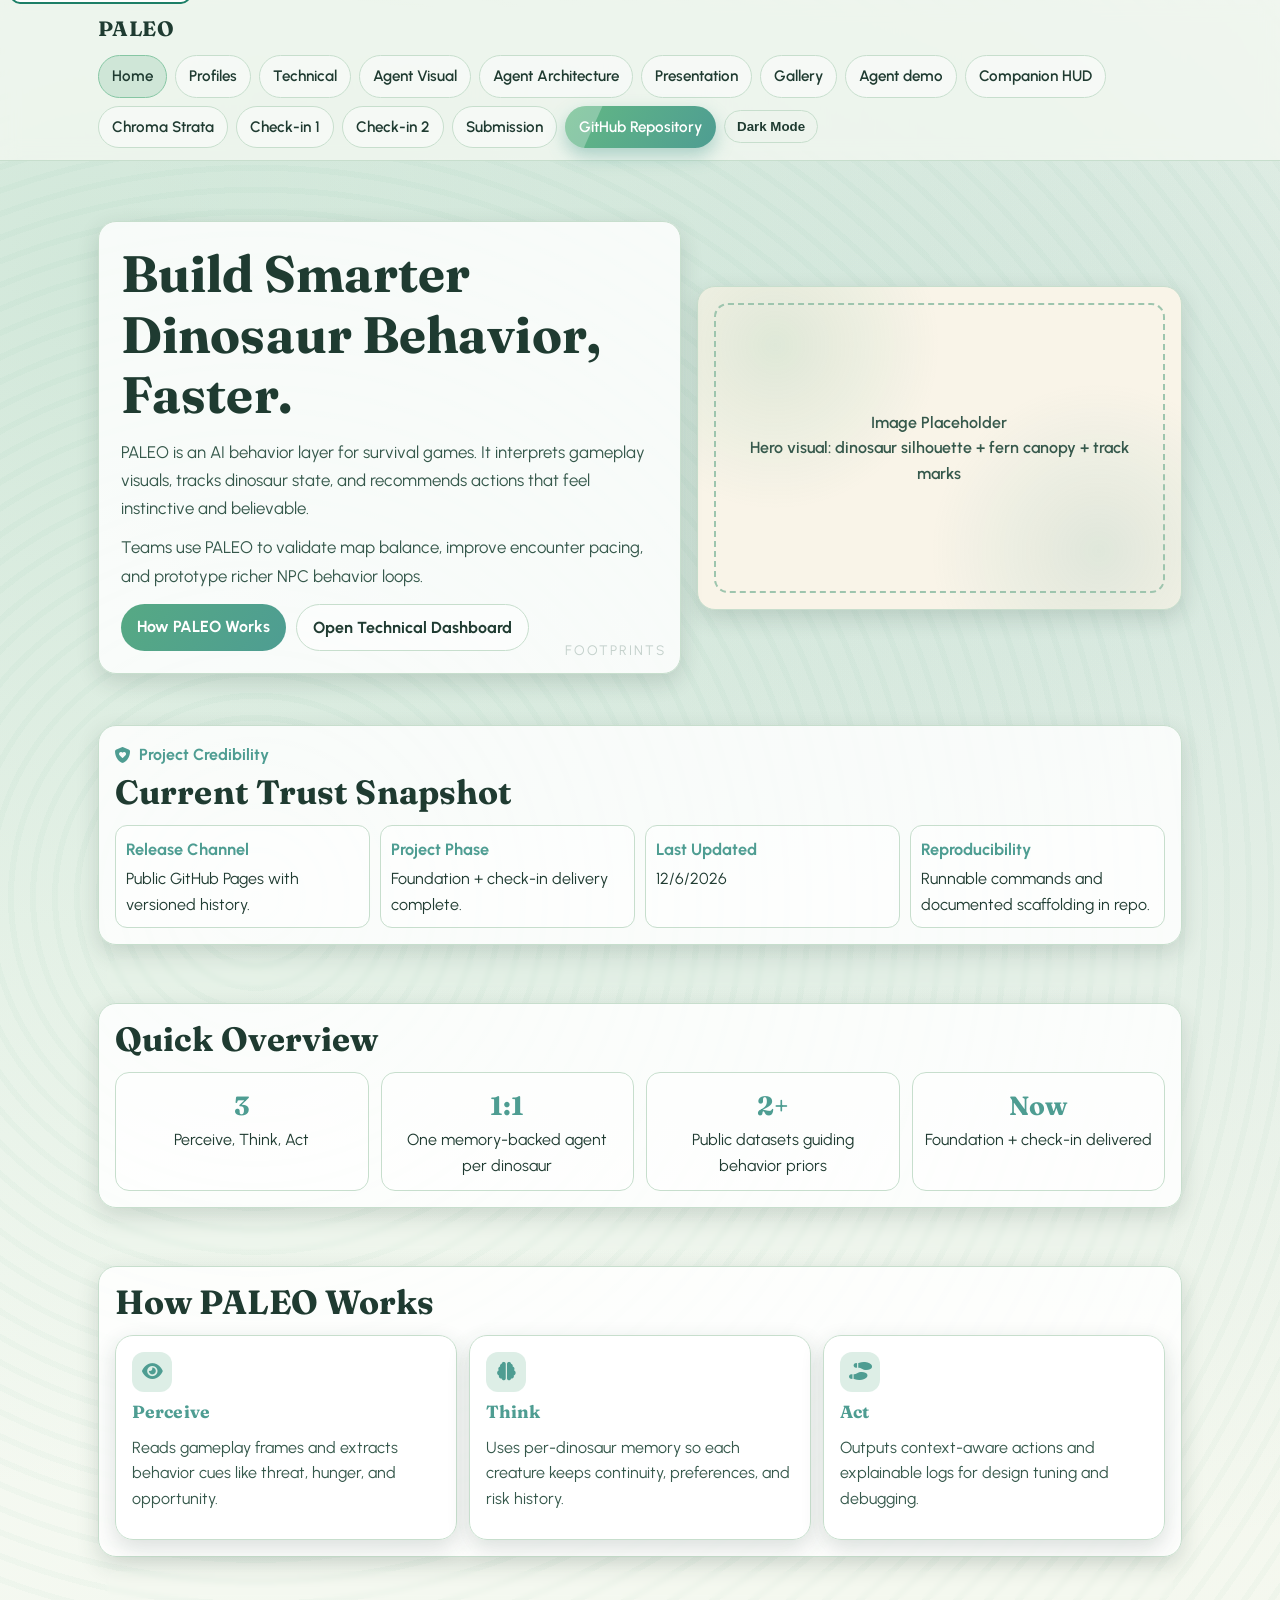
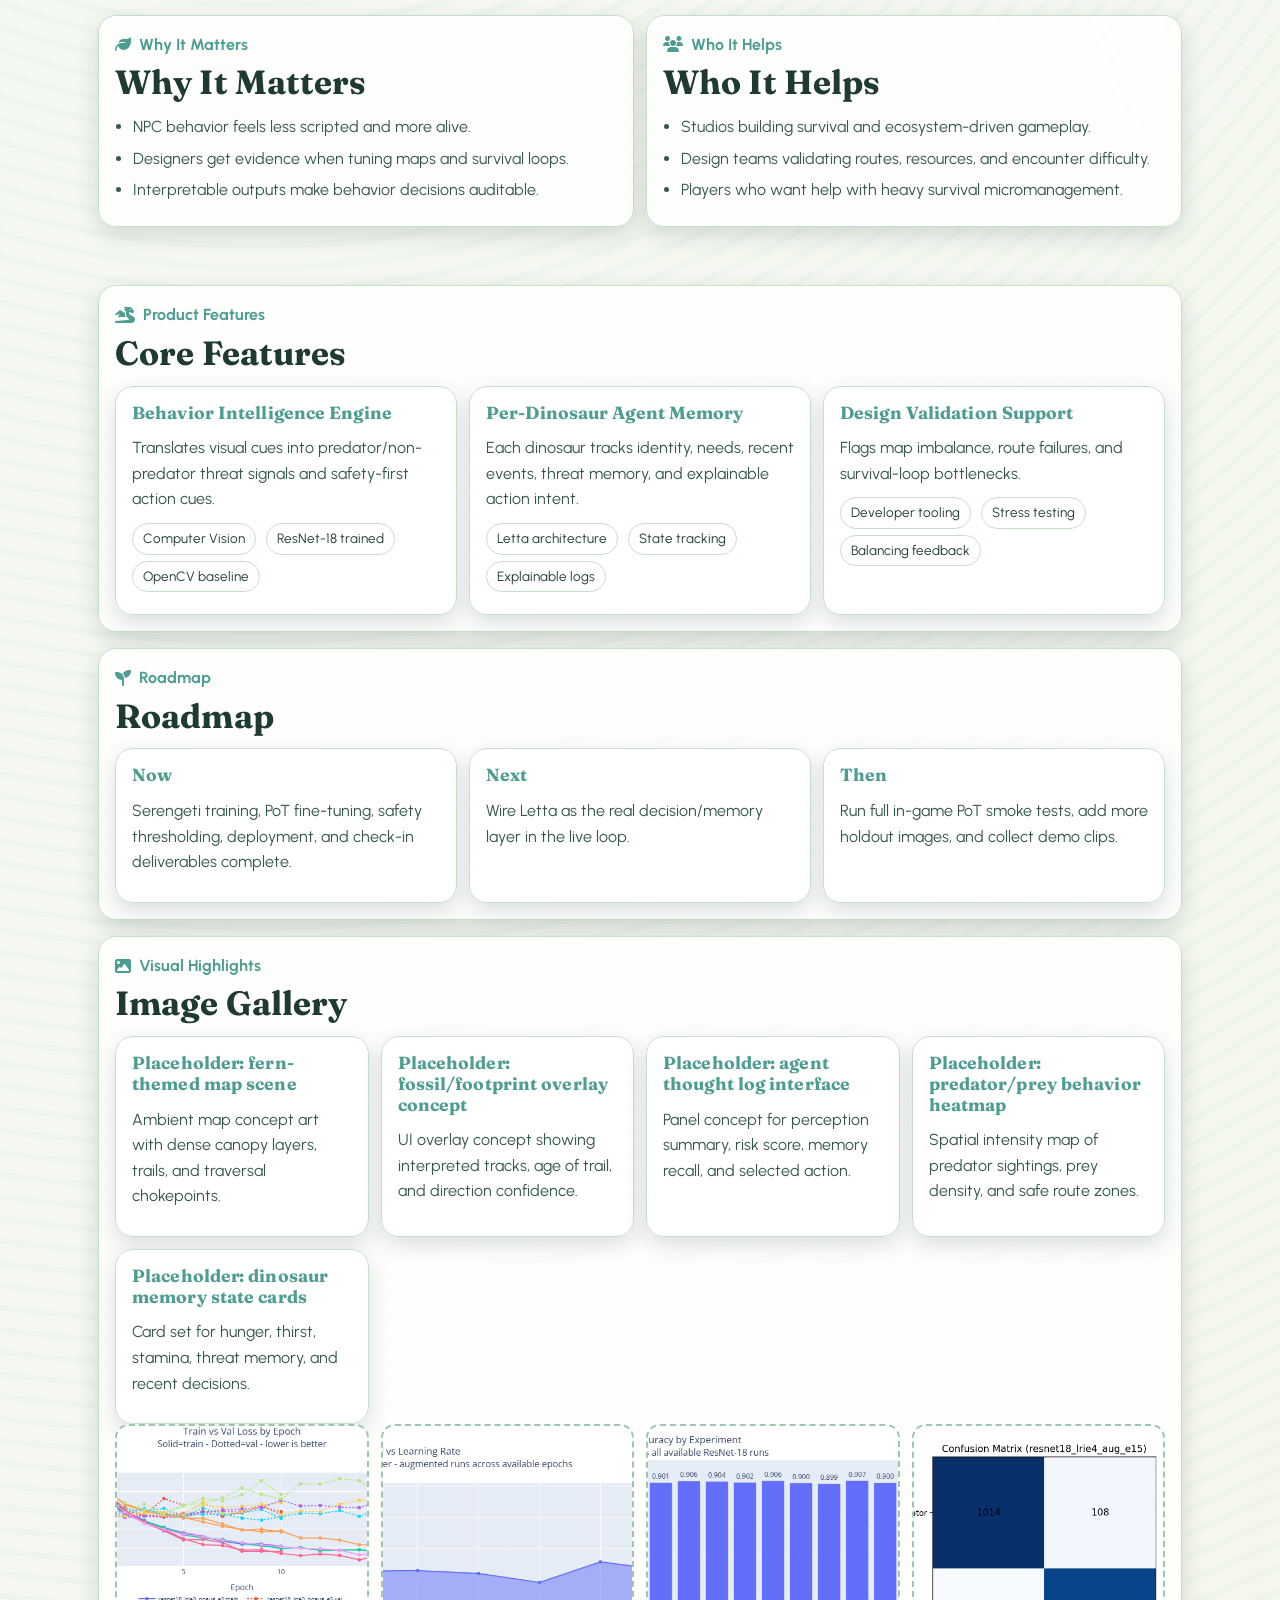
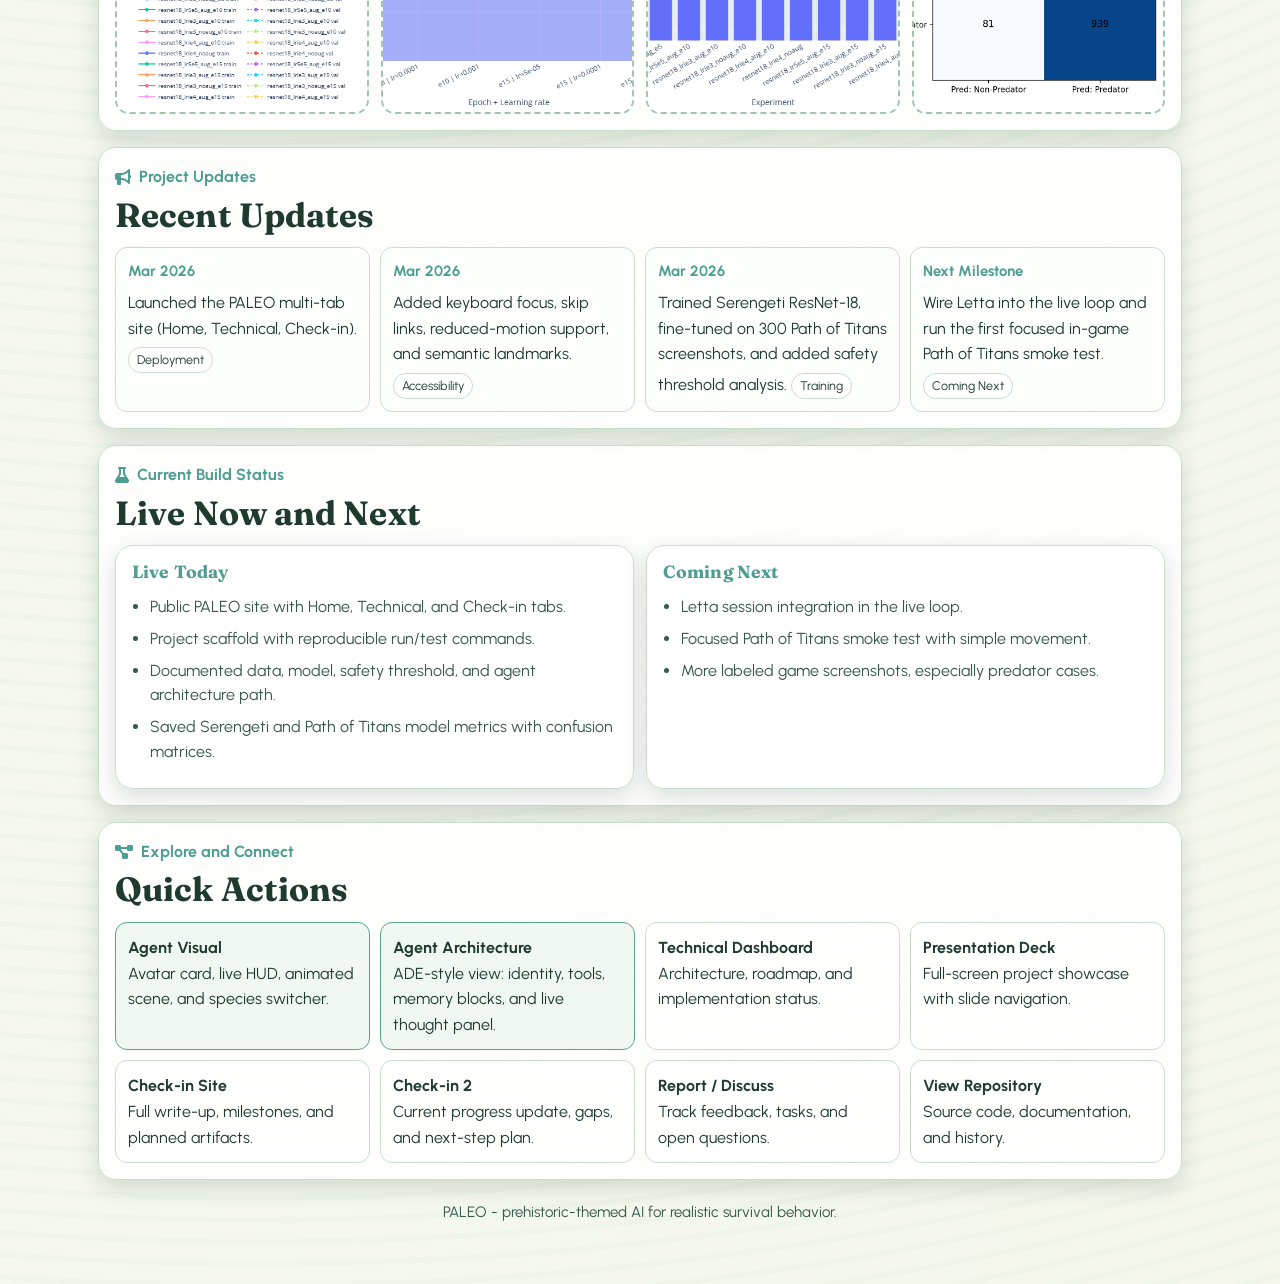
==== commit 51752f16: "Add final submission package page and site nav link. Co-authored-by: Cursor <cursoragent@cursor.com>" ====
--- a/pages/index.html
+++ b/pages/index.html
@@ -526,6 +526,7 @@
         <a class="btn" href="chroma-strata.html" title="Browser-only 2D skin layer stack + randomize (no PALEO API)">Chroma Strata</a>
         <a class="btn" href="project-checkin-1.html">Check-in 1</a>
         <a class="btn" href="project-checkin-2.html">Check-in 2</a>
+        <a class="btn" href="project-submission-package.html">Submission</a>
         <a class="btn repo-btn" href="https://github.com/PALEO-AI-System/PALEO" target="_blank" rel="noopener noreferrer">GitHub Repository</a>
         <button class="mode-toggle" id="modeToggle" aria-label="Toggle color mode" aria-pressed="false">Dark Mode</button>
       </div>
